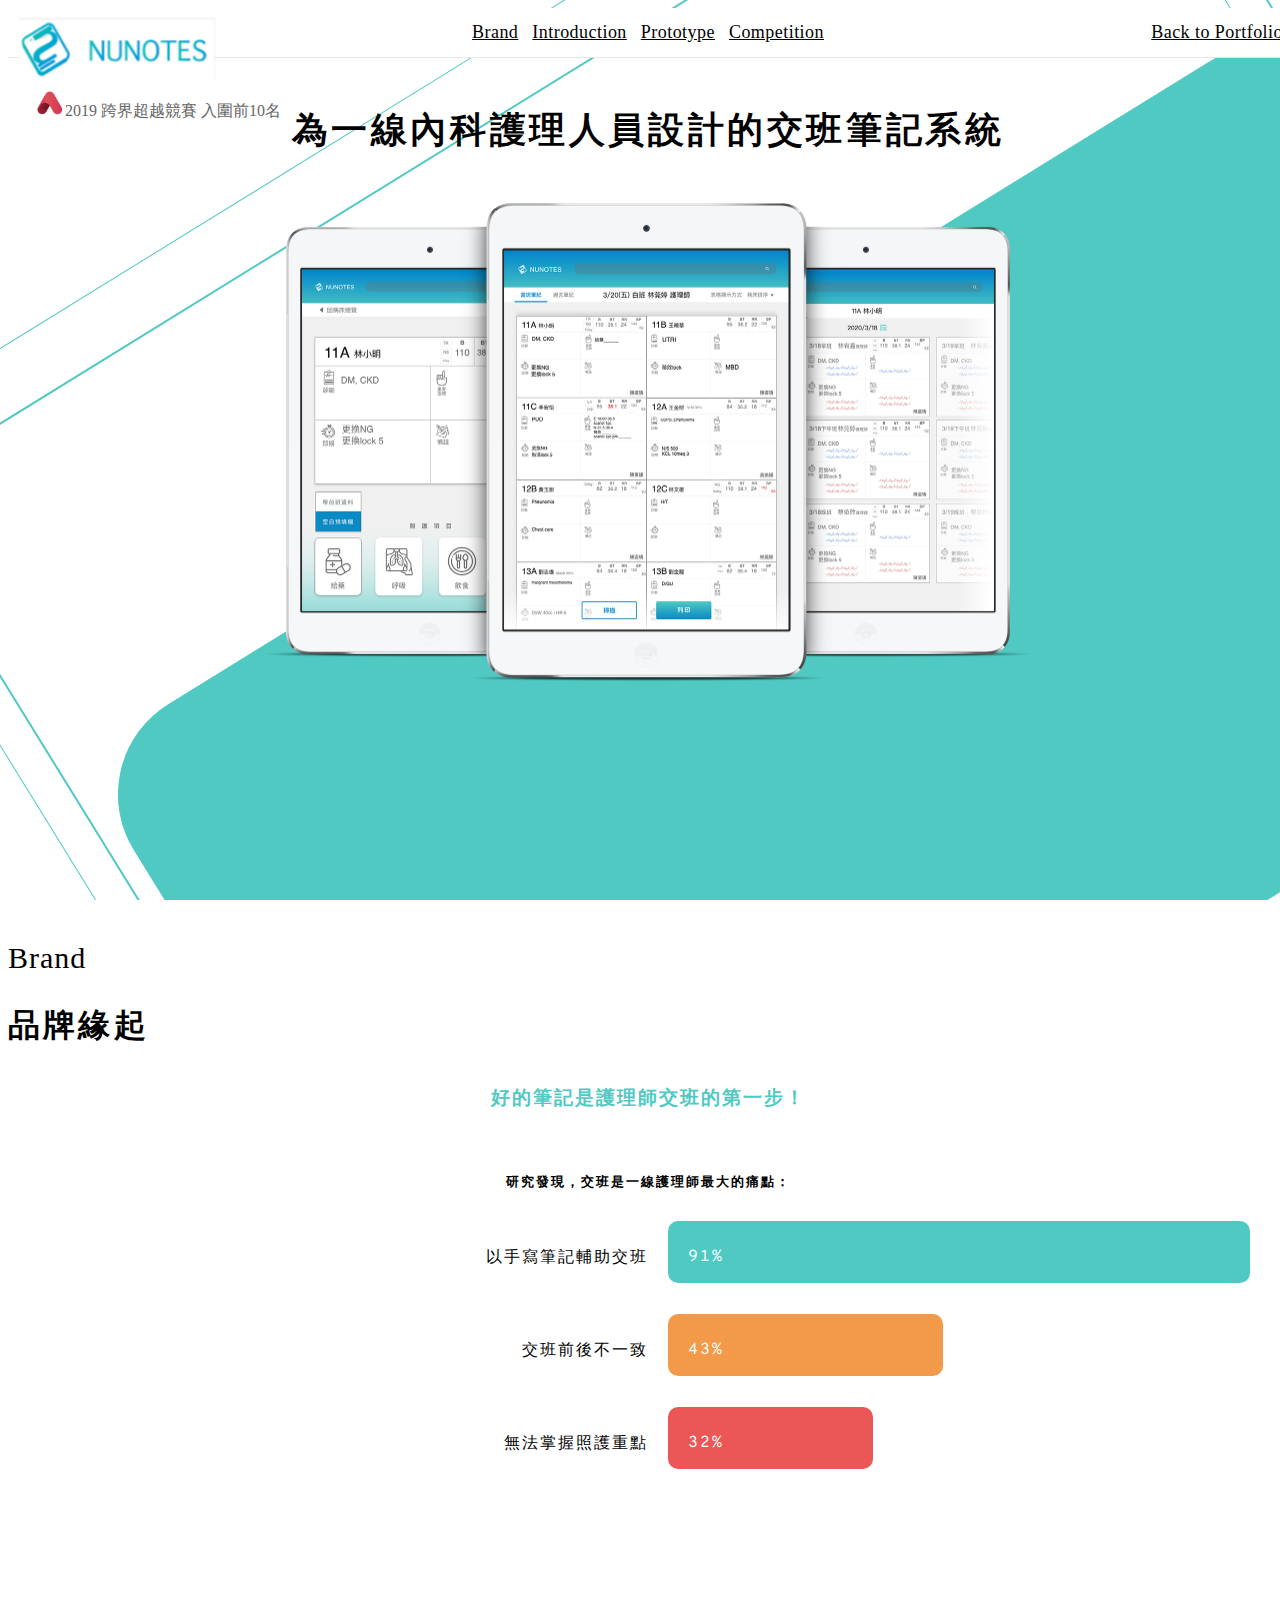
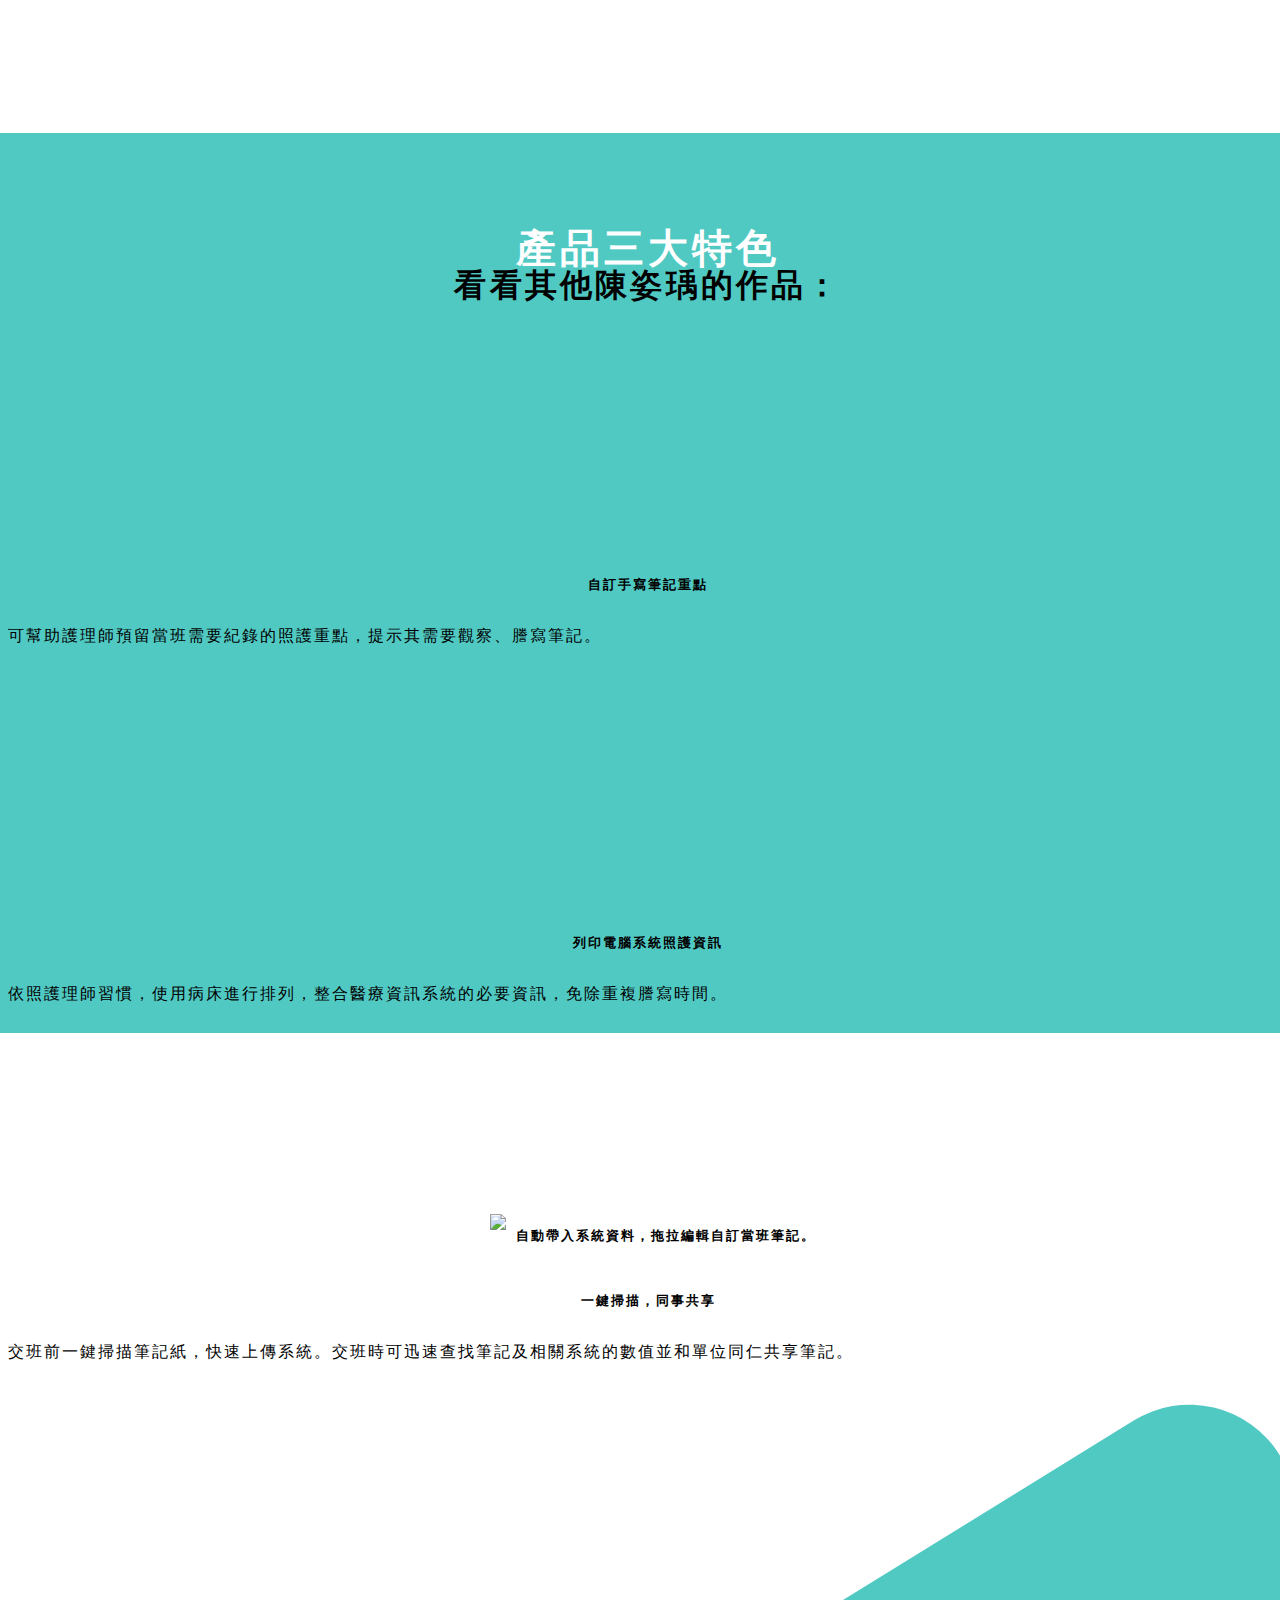
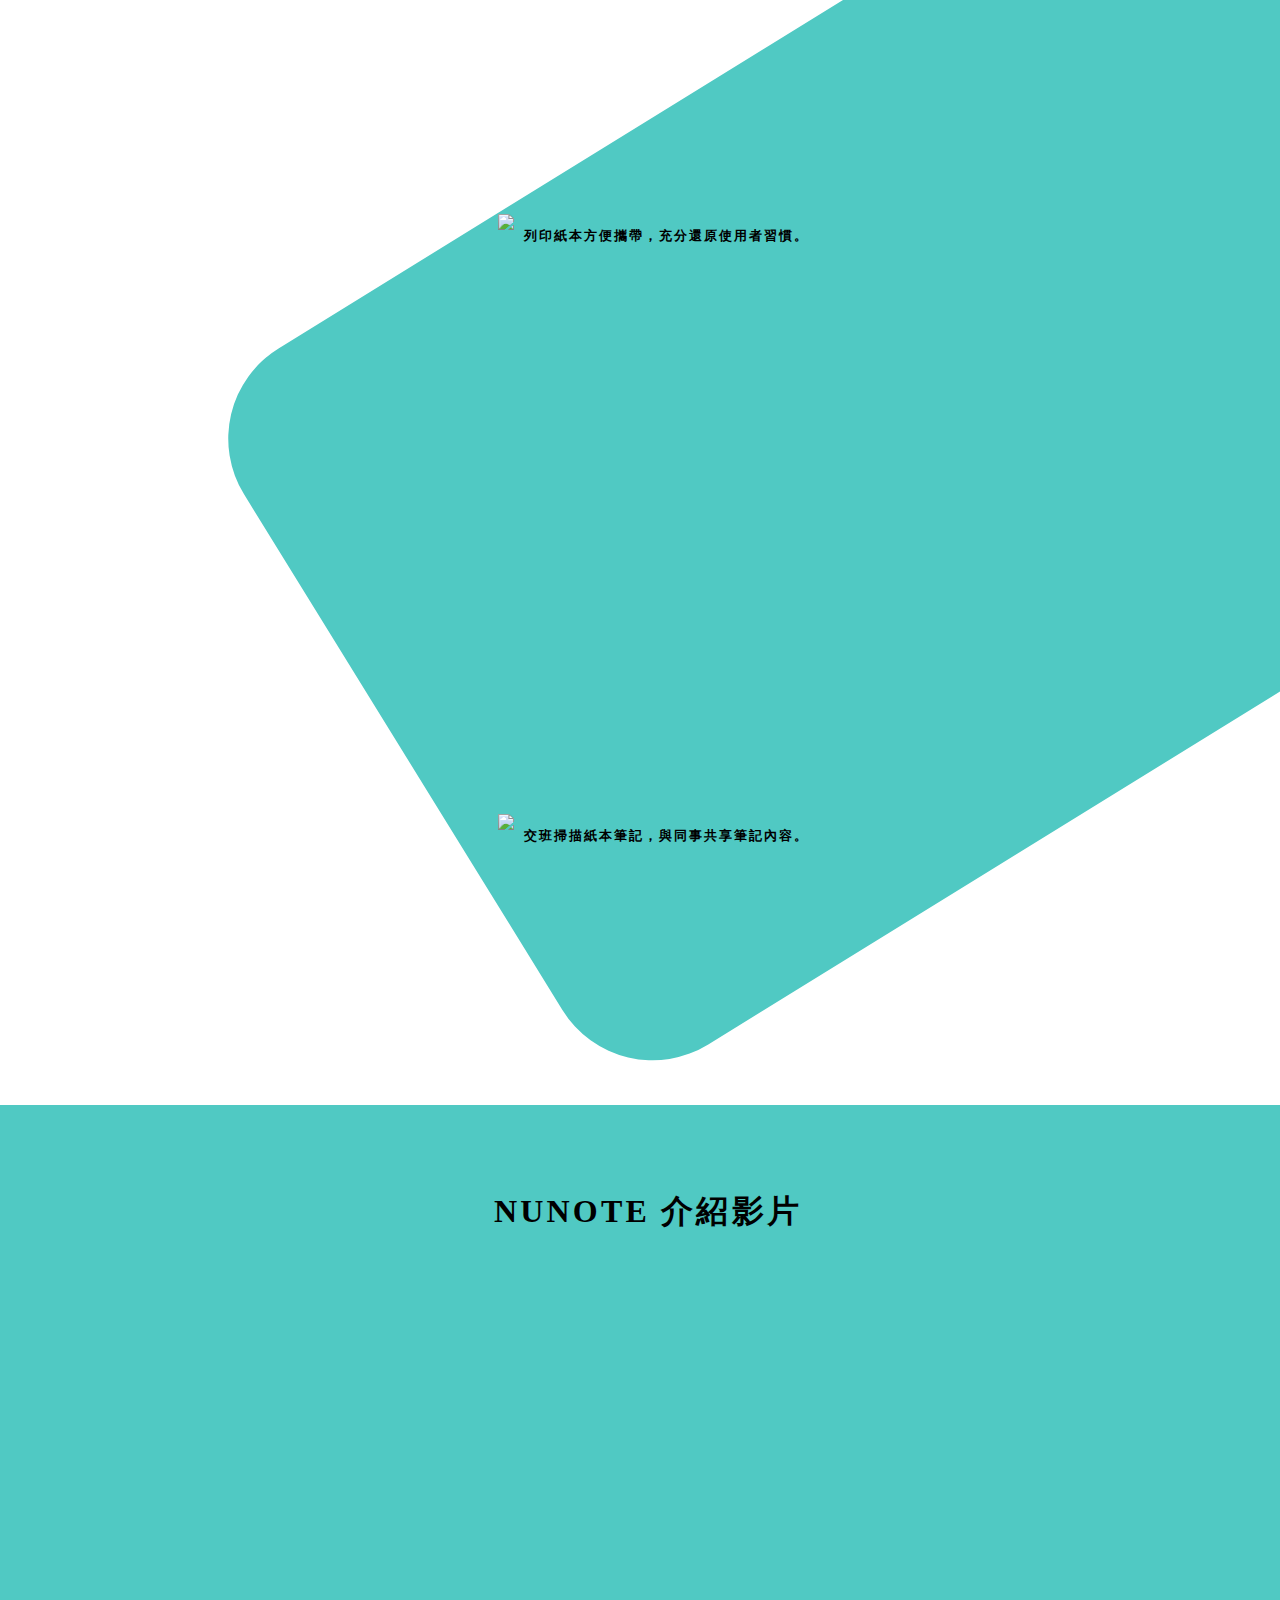
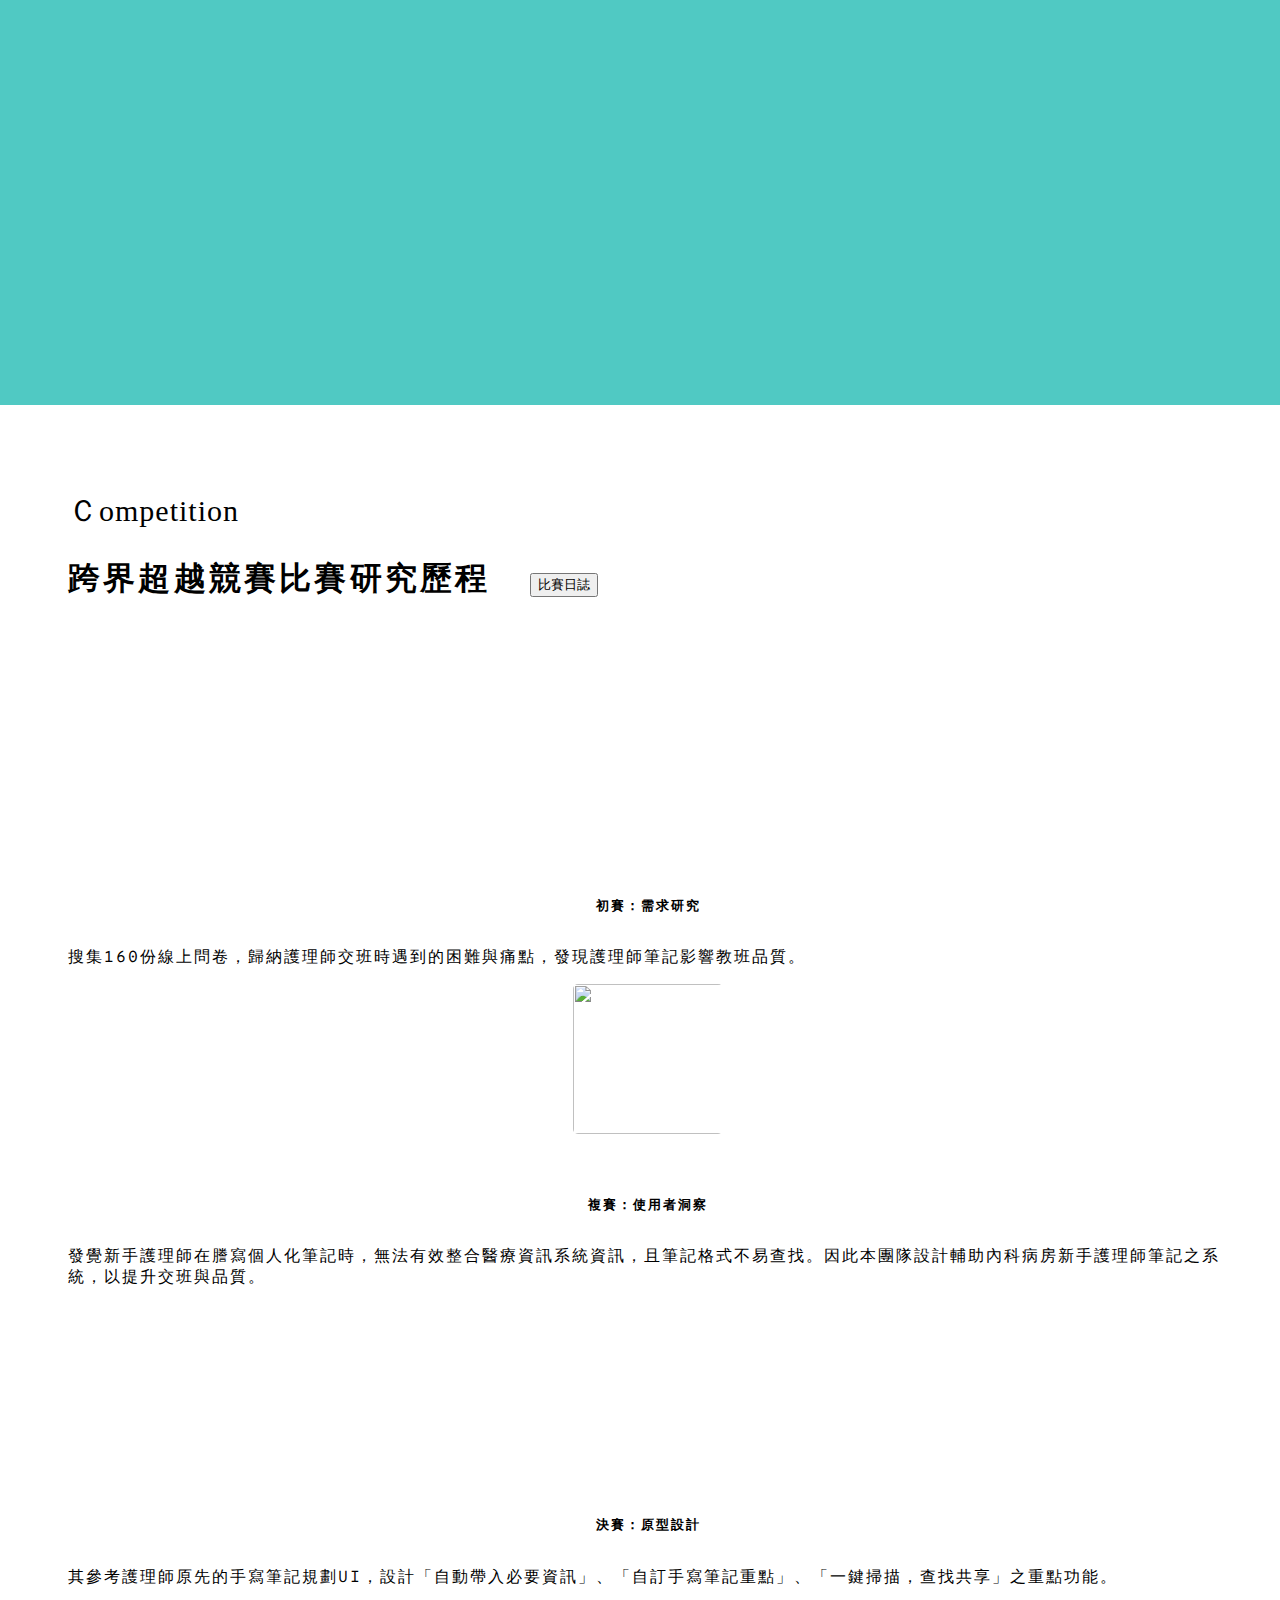
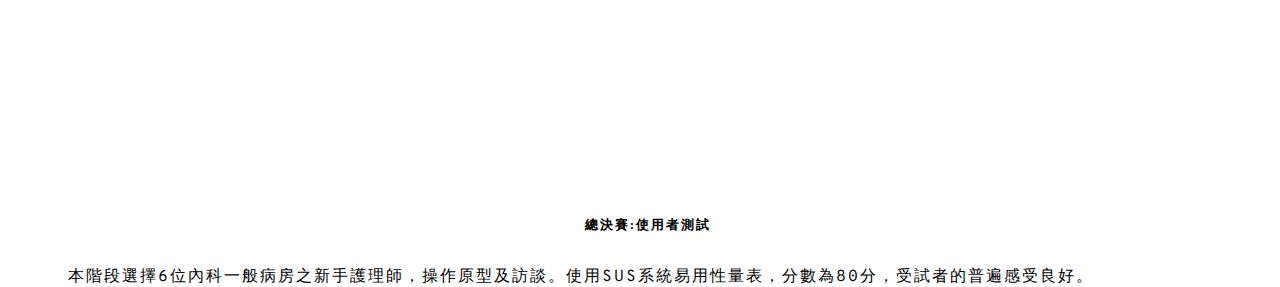
==== index.html @ 965f5be4 "7/17" ====
<!DOCTYPE html>
<html>
    <header  class="all-style">
        <meta charset="UTF-8">
    <meta name="viewport" content="width=device-width, initial-scale=1.0">
    <meta http-equiv="X-UA-Compatible" content="ie=edge">
        <title>Mood Journey App</title>
        <link rel="stylesheet" href="style.css">
        <link rel="stylesheet" href="https://stackpath.bootstrapcdn.com/bootstrap/4.5.0/css/bootstrap.min.css" integrity="sha384-9aIt2nRpC12Uk9gS9baDl411NQApFmC26EwAOH8WgZl5MYYxFfc+NcPb1dKGj7Sk" crossorigin="anonymous">
        <!-- <script src="jquery.js"></script> -->
        <script src="https://code.jquery.com/jquery-3.5.1.slim.min.js" integrity="sha384-DfXdz2htPH0lsSSs5nCTpuj/zy4C+OGpamoFVy38MVBnE+IbbVYUew+OrCXaRkfj" crossorigin="anonymous"></script>
<script src="https://cdn.jsdelivr.net/npm/popper.js@1.16.0/dist/umd/popper.min.js" integrity="sha384-Q6E9RHvbIyZFJoft+2mJbHaEWldlvI9IOYy5n3zV9zzTtmI3UksdQRVvoxMfooAo" crossorigin="anonymous"></script>
<script src="https://stackpath.bootstrapcdn.com/bootstrap/4.5.0/js/bootstrap.min.js" integrity="sha384-OgVRvuATP1z7JjHLkuOU7Xw704+h835Lr+6QL9UvYjZE3Ipu6Tp75j7Bh/kR0JKI" crossorigin="anonymous"></script>
<!-- <link href="https://fonts.googleapis.com/css2?family=Overlock+SC&display=swap" rel="stylesheet"> -->
<link href="https://fonts.googleapis.com/css2?family=Overpass+Mono:wght@600&display=swap" rel="stylesheet">
        <nav class="top-bar">
            <img class="logo" src="images/nav-logo.png" alt="">
            <div class="top-nav-bar">
                        <a class=" nav-item" href="#brand">Brand</a>
                        <a class="nav-item" href="#introduction">Introduction</a>
                        <a class="nav-item" href="#prototype">Prototype</a>

                        <a class="nav-item" href="#research">Competition</a>
                        <a class="nav-item right" href="https://water13100.github.io/water13100.github.io/">Back to Portfolio</a>

                    </div>
        </nav>
        <div class="container" id="home">
            <div class="row h-100vh">
            <div class="big-title">
                <img class="header-logo" src="images/nunotes-logo-big1.png" alt="">              
                <h2 class="big-title-c">為一線內科護理人員設計的交班筆記系統</h2>
                <h7 class="transaction"><img width="30px" src="images/trans action-logo.png">2019 跨界超越競賽 入圍前10名</h7>

                <div class="app-img">
                <img class="muckup-3-img" src="images/muckup-01.png">
            </div>

             </div>
             <div class="green-box">
             <div class="green-box-soild"></div>
             <div class="green-box-line-1"></div>
             <div class="green-box-line-2"></div>
            </div>

            
            </div> 
                  
        </div> 
         
    </header>
    <body class="all-style">
            <!-- //brand -->
            <div id="brand" class="container h-100vh">
                <h1 class="m-title-e left">Brand</h1>
                <h2 class="m-title-c left">品牌緣起  <img class="left arrow-img-2" src="images/arrow2.png" alt=""></h2>
                <h3 class="center nu-green">好的筆記是護理師交班的第一步！</h3>

                <div class="row">
                    <div class="col-sm-7">
                        <h5 class="center">
                            研究發現，交班是一線護理師最大的痛點：
                        </h5>
                        <div class="bar"><p class="bar-p">以手寫筆記輔助交班</p><div class="bar-1"><p class="number">91%</p></div></div>
                        <div class="bar"><p class="bar-p">交班前後不一致</p><div class="bar-2"><p class="number">43%</p></div></div>
                        <div class="bar"><p class="bar-p">無法掌握照護重點</p><div class="bar-3"><p class="number">32%</p></div></div>
                    </div>
                    <div class="col-sm-5">
                        <div class="rectangle">
                        <img  class="rectangle1" src="images/Rectangle1.png" alt="">
                    </div>
                    <div class="rectangle">
                        <img class="rectangle2" src="images/Rectangle2.png" alt="">
                    </div>

                </div>
            </div>
             <!-- Introduction -->
             <div class="introduction"></div>
            <div id="introduction" class="container">
                <!-- <h1 class="m-title-e white">Introduction</h1> -->
                <img class="introduction-log" src="images/Rectangle 44.png" alt="">
                <h2 class="m-title-intr-c white">產品三大特色</h2>

                <div class="row">
                    <div class="col-sm-4">
                        <img class="intro-icon" src="images/document 1.png" alt="">
                        <h5>自訂手寫筆記重點 </h5>
                        <p>可幫助護理師預留當班需要紀錄的照護重點，提示其需要觀察、謄寫筆記。</p>
                    </div>
                    <div class="col-sm-4">
                        <img class="intro-icon" src="images/printing 1.png" alt="">
                        <h5>列印電腦系統照護資訊 </h5>
                        <p>依照護理師習慣，使用病床進行排列，整合醫療資訊系統的必要資訊，免除重複謄寫時間。</p>
                    </div>
                    <div class="col-sm-4">
                        <img class="intro-icon" src="images/barcode 1.png" alt="">
                        <h5>一鍵掃描，同事共享</h5>
                        <p>交班前一鍵掃描筆記紙，快速上傳系統。交班時可迅速查找筆記及相關系統的數值並和單位同仁共享筆記。 </p>
                    </div>
                </div>
            </div>       
            <div id="prototype" class="container">
                <div class="row  center">
                    <div class="col-sm-8  back"> 
                        <img class="ui-img" src="images/muckup-4.png" alt="">      
                    </div>
                    <div class="col-sm-4">
                        <h5 class="sm-title ">
                            <img class="num-img" src="images/num-1.png">自動帶入系統資料，拖拉編輯自訂當班筆記。
                        </h5>
                    </div>
                </div>
            </div>
            <div class="container">
                <div class="row  center">
                    <div class="col-sm-4">
                        <h5 class="sm-title ">
                            <img class="num-img" src="images/num-2.png">列印紙本方便攜帶，充分還原使用者習慣。
                        </h5>
                    </div>
                    <div class="col-sm-8"> 
                        <img class="ui-img" src="images/muckup-1.png" alt="">      
                    </div>
                </div>
            </div>
            <div class="container">
                <div class="row  center">
                    <div class="col-sm-8"> 
                        <img class="ui-img" src="images/muckup-2.png" alt="">      
                    </div>
                    <div class="col-sm-4">
                        <h5 class="sm-title ">
                            <img class="num-img" src="images/num-3.png">交班掃描紙本筆記，與同事共享筆記內容。
                        </h5>
                    </div>
                </div>
            </div>
            <div class="green-box-2">
            <div class="green-box-soild-2"></div>        </div>


            <div class="introduction"></div>
            <div class="container h-100vh"> 
                <h2 class="m-title-c pt-60px">NUNOTE 介紹影片</h2>
            <div class="video">
                <iframe width="840px" height="472.5px" src="https://www.youtube.com/embed/8zQtW4Wu62s" frameborder="0" allow="accelerometer; autoplay; encrypted-media; gyroscope; picture-in-picture" allowfullscreen></iframe>
            </div> 
            </div>
        
            <!-- Research -->
            <div id="research" class="contanier h-100vh">
                <h1 class="m-title-e left">Ｃompetition</h1>
                <h2 class="m-title-c left">跨界超越競賽比賽研究歷程 <a  href="https://www.transactiontaiwan.org/teams/56"><button type="button" class="btn btn-outline-dark">比賽日誌</button> </a>
                </a></h2>
        
                <div class="row pt-60px">
                    <div class="col-sm-3">
                        <div class="research-img"> <img  src="https://www.transactiontaiwan.org/uploads/image_work/image/73/thumb_IMG_1467.JPG" alt=""></div>
                        <h5>初賽：需求研究</h5>
                        <p>搜集160份線上問卷，歸納護理師交班時遇到的困難與痛點，發現護理師筆記影響教班品質。</p>
                    </div>
                    <div class="col-sm-3">
                        <div class="research-img"> <img width="110%" height="112%" src="https://www.transactiontaiwan.org/uploads/image_work/image/174/thumb_IMG-3590.jpg" alt=""></div>
                        <h5>複賽：使用者洞察</h5>
                        <p>發覺新手護理師在謄寫個人化筆記時，無法有效整合醫療資訊系統資訊，且筆記格式不易查找。因此本團隊設計輔助內科病房新手護理師筆記之系統，以提升交班與品質。</p>
                    </div>
                    <div class="col-sm-3">
                        <div class="research-img center"> <img  src="https://www.transactiontaiwan.org/uploads/image_work/image/254/thumb_101376296_681884219032168_5490775913073213440_n.jpg" alt=""></div>
                        <h5>決賽：原型設計</h5>
                        <p>其參考護理師原先的手寫筆記規劃UI，設計「自動帶入必要資訊」、「自訂手寫筆記重點」、「一鍵掃描，查找共享」之重點功能。</p>
                    </div>
                    <div class="col-sm-3">
                        <div class="research-img center"> <img src="https://www.transactiontaiwan.org/uploads/image_work/image/222/thumb_96007754_591384108141319_9003156363370561536_n.jpg" alt=""></div>
                        <h5>總決賽:使用者測試</h5>
                        <p>本階段選擇6位內科一般病房之新手護理師，操作原型及訪談。使用SUS系統易用性量表，分數為80分，受試者的普遍感受良好。</p>
                    </div>
                </div>
            </div>
   
           
           
            </div>
    </body>
    <footer>
                    <!-- other pages-->
                    <div  class="contanier">
                        <h2 class="m-title-c center">看看其他陳姿瑀的作品：</h2>
                        <h5></h5>
                        <div class="row center">
                        </div>
                    </div>

    </footer>
</html>
---- style.css ----
*{
    /* border: solid 1px;     */
}
body{
}
.h-100vh{
    height: 100vh;
}
.pt-60px{
    padding-top: 60px;
}

/* postion-center */
.center{
    display: flex;
    justify-content: center;
    align-items: center; 
}
/* postion-left */
.left{
    display: flex;
    justify-content: flex-start;
    align-items: center; 
}
/* postion-right */
.right{
   position: absolute;
    right: 0px;
    top:-15px



}
.back{
    z-index: -2;
}
/* all-style */

.all-style{
    /* background-color: #403C3C; */
    height: 100%;
    width: 100%;
}

.container{
    width: 100%;
    text-align: center;
}

h2, h3, h4, h5,p{
    letter-spacing: 2px;
    font-family: 'Overpass Mono', monospace;
}
h5{
    padding-top: 40px;
    text-align: center;
    font-family: Roboto Mono;
    font-style: normal;
    font-weight: bold;
}
p{
    text-align: left;
    padding-top: 10px;
}

.nu-green{
    /* background: #50C9C3; */
    color: #50C9C3;
}
.big-title{
/* font-family: 'Overpass Mono', monospace; */
text-align: center;
padding: 40px;
margin: auto;

}
.big-title-e{
    font-style: normal;
    font-weight: normal;
    font-size: 60px;
    line-height: 73px;
    letter-spacing: 0.458333px;
    text-align: center; 
}
.big-title-c{
font-family: Roboto Mono;
font-style: normal;
font-weight: bold;
font-size: 36px;
line-height: 37px;
letter-spacing: 0.1em;
margin-top: 20px;

}
.m-title-c{
    font-family: Roboto Mono;
   font-style: normal;
   font-weight: bold;
   font-size: 32px;
   line-height: 40px;
   letter-spacing: 0.1em;
   /* color: #50C9C3; */
   /* margin-top: 24px; */
   }
.m-title-e{
    font-style: normal;
    font-weight: normal;
    font-size: 30px;
    line-height: 40px;
    letter-spacing: 1px;
    margin-top: 30px;

}

.hr{
width: 33px;
height: 4px;
}

/* nav */
.nav-bar{
width: 100%;
 position: absolute;
 left:50%;
 transform: translateX(-50%);
 text-align: center;
}
.nav-item{
    color: #000;
    /* width: px; */
    height: 29px;
    font-family: Overlock SC;
    font-style: normal;
    font-weight: normal;
    font-size: 18px;
    line-height: 29px;
    letter-spacing: 0.458333px;
    margin-top: 20px;
    padding: 5px;
    
}
.nav-item:hover{
    color: #50C9C3;
    text-decoration: underline;
    transition: 1s;

}
/* header */
#home{
    height: 100vh;
    width: 100vw;
    overflow:hidden;
}
.header-logo{
    margin-top: 40px;
    height: 100px;
}
.app-img{
    height: 100%;
    width: 100%;
    overflow: hidden;
}
.transaction{
    position: absolute;
    left: 35px;
    top: 10%;
    color: rgb(102, 102, 102);
}

.muckup-3-img{
    height: 100%;
    width: 100%;
    /* position: relative; */
    /* top: 50%;
    left: 50%;
    transform: translate(-50%,-50%); */
}
.green-box{
    height: 100vh;
    width: 100vw;
    overflow: hidden;
    position: absolute;
    left: 0px;
    top:0px;
    /* background-color: rgba(20,20,20,0.5); */
}

.green-box-soild{
    position: absolute;
    width: 744px;
    height: 1435px;
    left: 40%;
    top: -2%;
    background: #50C9C3;
    /* nu-green */
    border: 1px solid #50C9C3;
    box-sizing: border-box;
    border-radius: 106px;
    transform: rotate(58.31deg);
    z-index: -1;
}
.green-box-line-2{
    position: absolute;
width: 744px;
height: 1435px;
left: 25%;
top: -285px;
border: 2px solid #50C9C3;
box-sizing: border-box;
border-radius: 106px;
transform: rotate(58.31deg);
z-index: -1;

}
.green-box-line-1{
    position: absolute;
    width: 744px;
    height: 1435px;
left: 20%;
top: -319.78px;
z-index: -1;
transform: rotate(58.31deg);



/* nu-green */

border: 1px solid #50C9C3;
box-sizing: border-box;
border-radius: 106px;
transform: rotate(58.31deg);
}
@keyframes sky{
0%{
    top: 0px
}
100%{
    top:-500px;
}
}

/* top nav */
.top-bar{
    position: fixed;
    width: 100%;
    z-index: 1;
    background: #fff;
    border-bottom:solid 1px #E5E5E5 ;
}
.logo{
    position: fixed;
    height: 7%;
    padding: 10px;

}
.top-nav-bar{
    padding: 10px;
    text-align: center;
}

/* brand-style */

h3{
    margin-top: 40px;
}
.bar-p{
    width: 50%;
    text-align: right;
    margin-right: 20px;
}
.bar{
    width: 100%;
    display:flex;
    justify-content: flex-start;
    margin-top: 30px;
}
.bar-1{
    background: #50C9C3;
    height: 100%;
    width: 45.5%;
    border-radius: 10px;
}
.bar-2{
    background: #F2994A;
    height: 100%;
    width: 21.5%;
    border-radius: 10px;
}
.bar-3{
    background: #EB5757;
    height: 100%;
    width: 16%;
    border-radius: 10px;
}
.number{
    color: #fff;
    padding-left: 20px;
}
.rectangle{
  height: 50%;
}
.rectangle1{
    height: 100%;
}
.rectangle2{
    height: 100%;
}
.row{
    height: 600px;
}
.col-sm-7{
    height: 600px;
}
.col-sm-5{
    height: 600px;
}
/* Introduction */
.m-title-intr-c{
 font-family: Roboto Mono;
font-style: normal;
font-weight: bold;
font-size: 40px;
line-height: 47px;
letter-spacing: 0.1em;
color: #50C9C3;
margin-top: 24px;
}
.white{
    color: #fff;
}
.introduction-log{
    margin-top: 5%;
    width: 20%;

}
.introduction{
    background-color: #50C9C3;
    width: 100vw;
    height: 100vh;
    position: absolute;
    left: 0px;
    z-index: -1;
}
.word-img{
    height: 40%;
    width: 40%;
}
h4.sm-title{
    color:#fff;
    padding: 10px;  
}
.num-img{
    width: 8%;
    margin: 10px;

}
.ui-img{
    width: 115%;
}

.intro-icon{
    width: 25%;
    margin-top: 16%;

}
.green-box-soild-2{
    position: absolute;
width: 818px;
height: 1217px;
left: 40%;
top: 18%;
background: #50C9C3;
border-radius: 106px;
transform: rotate(58.31deg);
z-index: -1;
}
.green-box-2{
    height: 200%;
    width: 100%;
    overflow: hidden;
    position: absolute;
    left: 0px;
    top:300%;
}
.video{
    width: 100%;
    height: 100%;
}
/* research-style */
#research{
    margin: 60px;
}
.research-img{
    height: 150px;
    width: 150px;
    border-radius: 5px;
    overflow: hidden;
    margin: auto;
}
.research-img img{
    height: 100%;
}

.btn{
   margin-left: 40px;
 
}
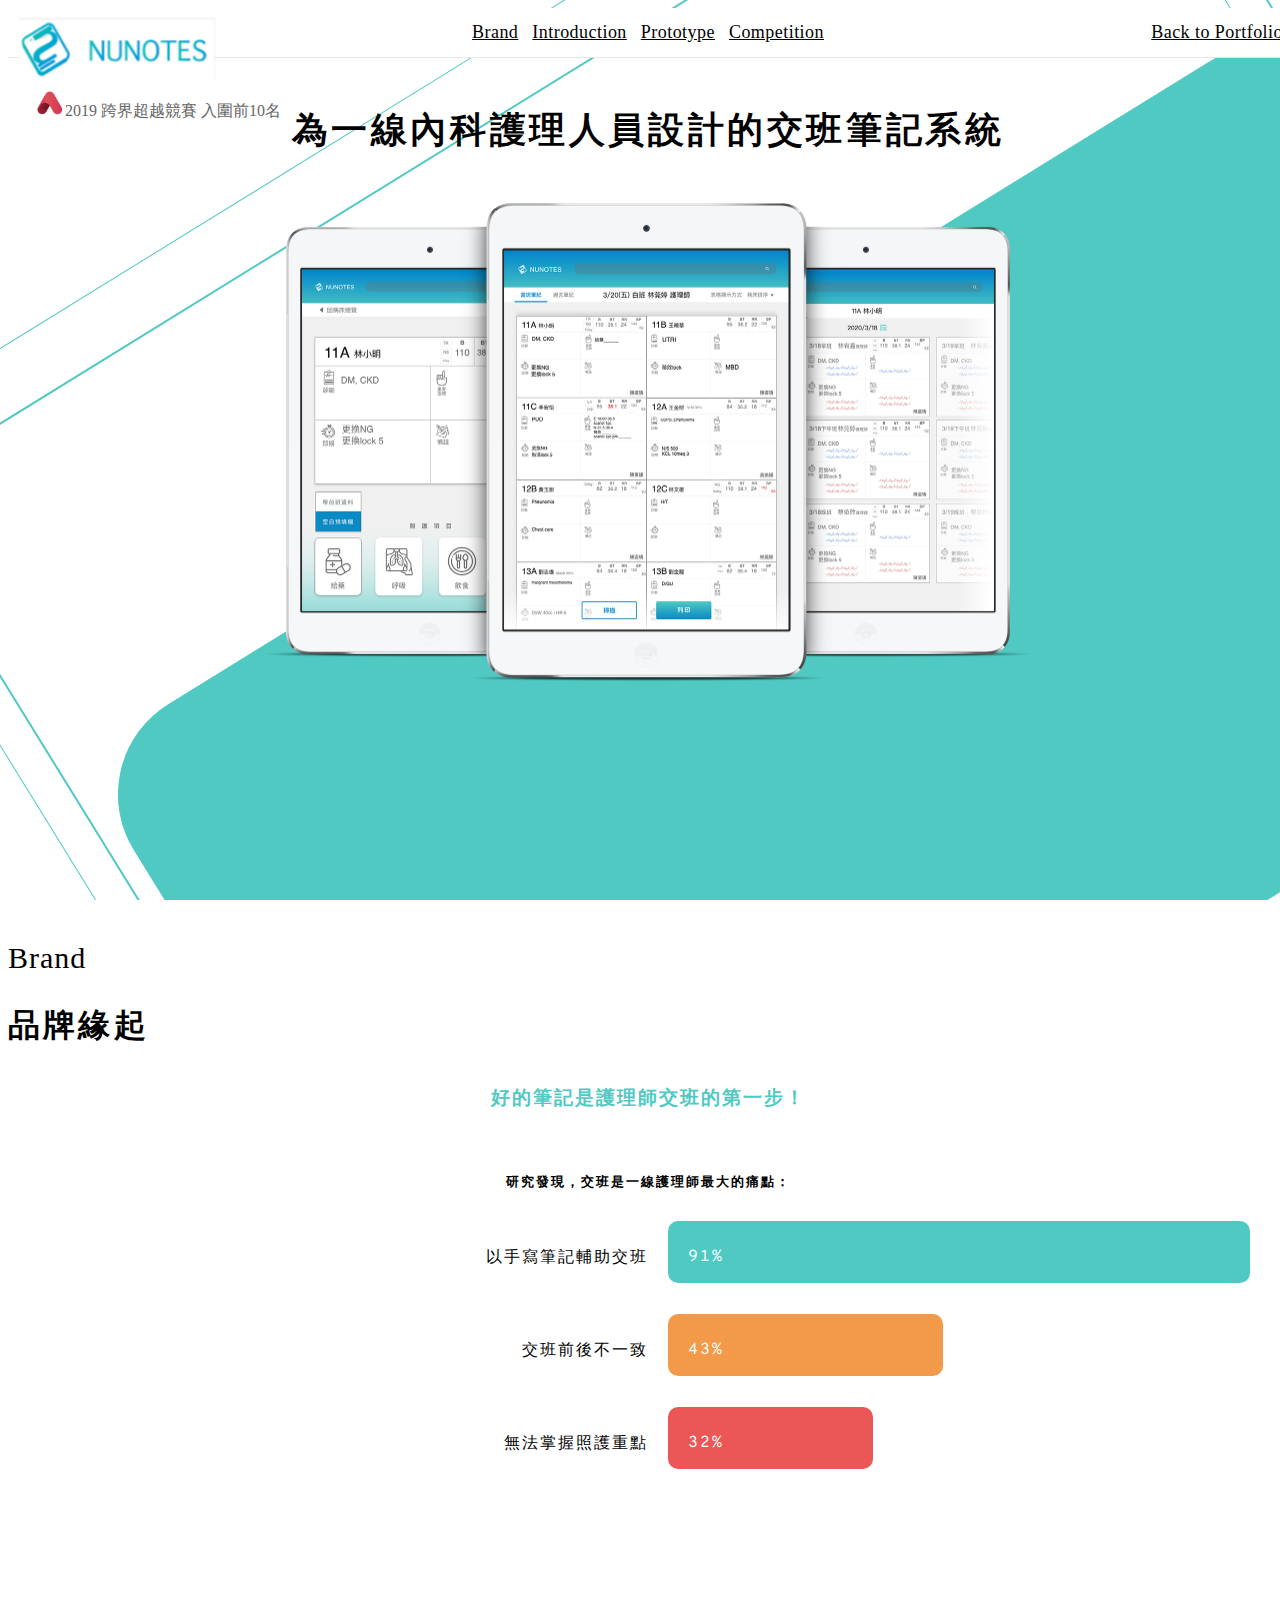
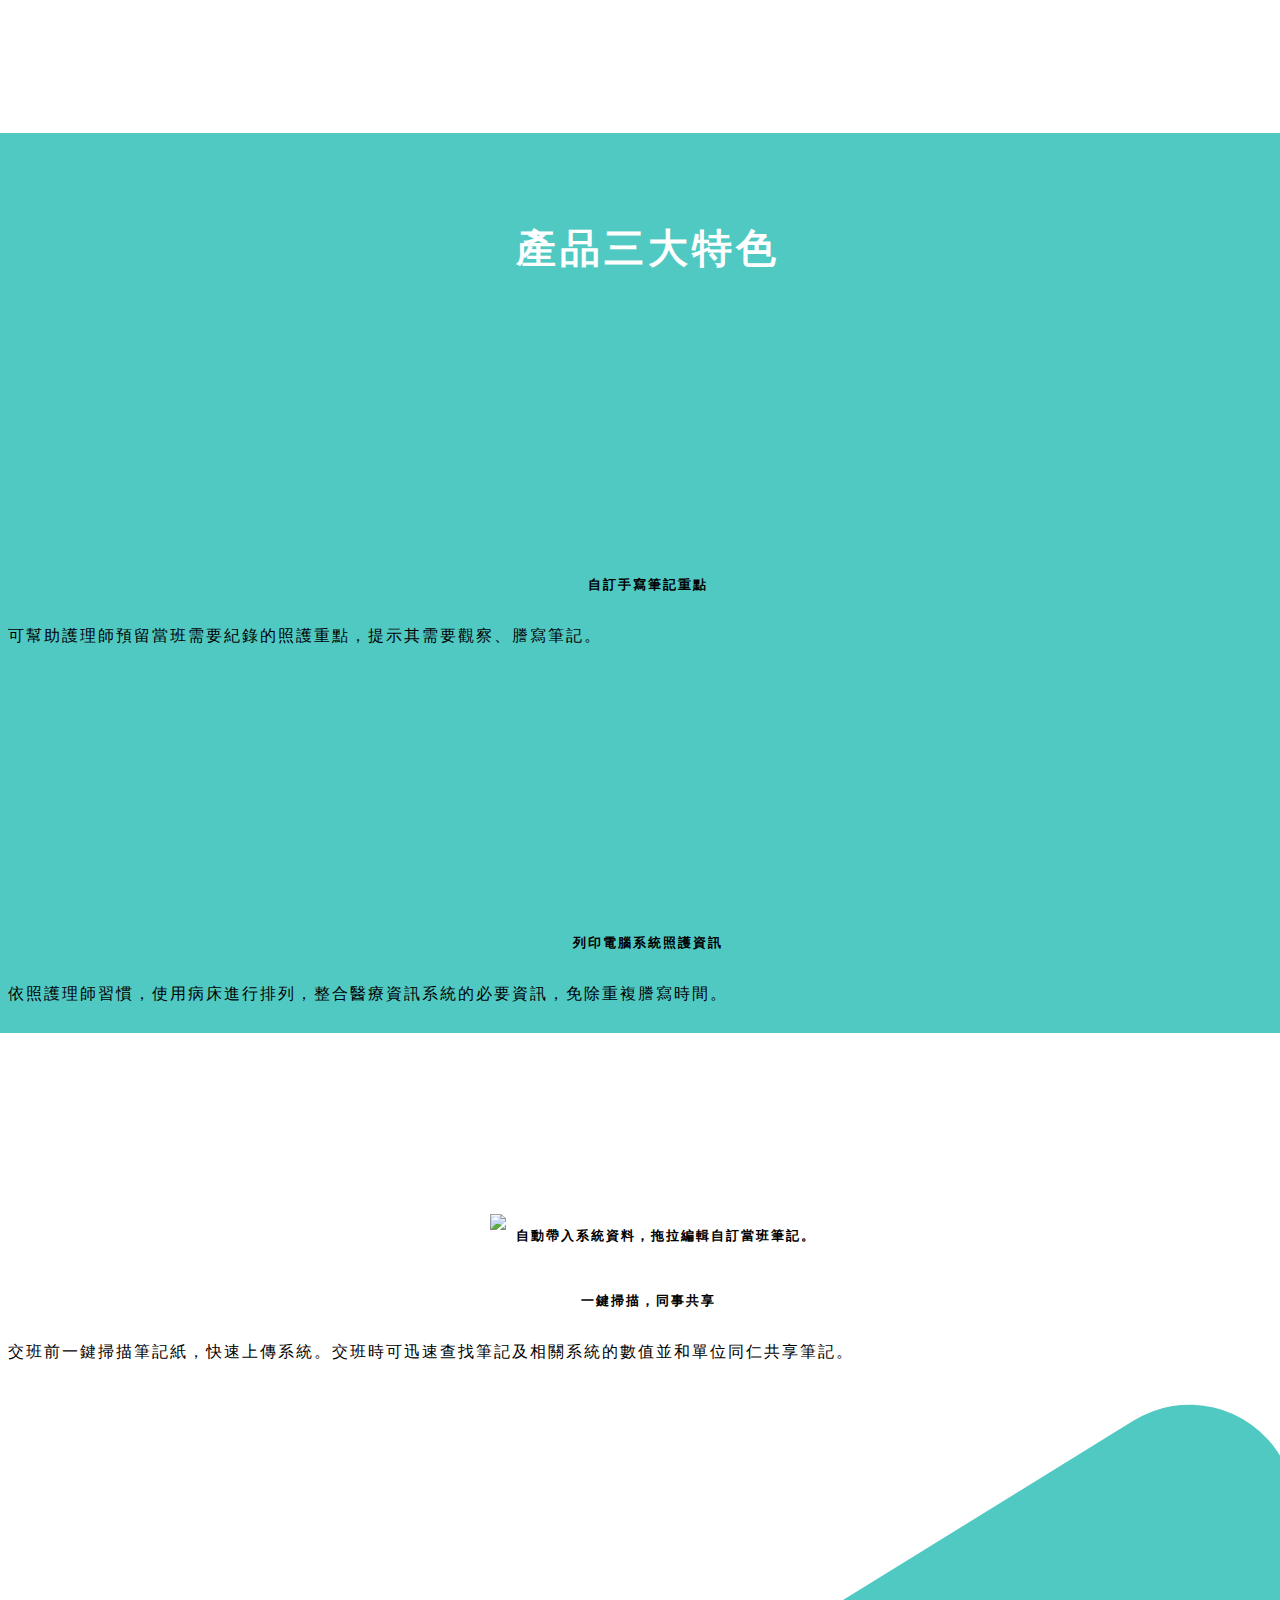
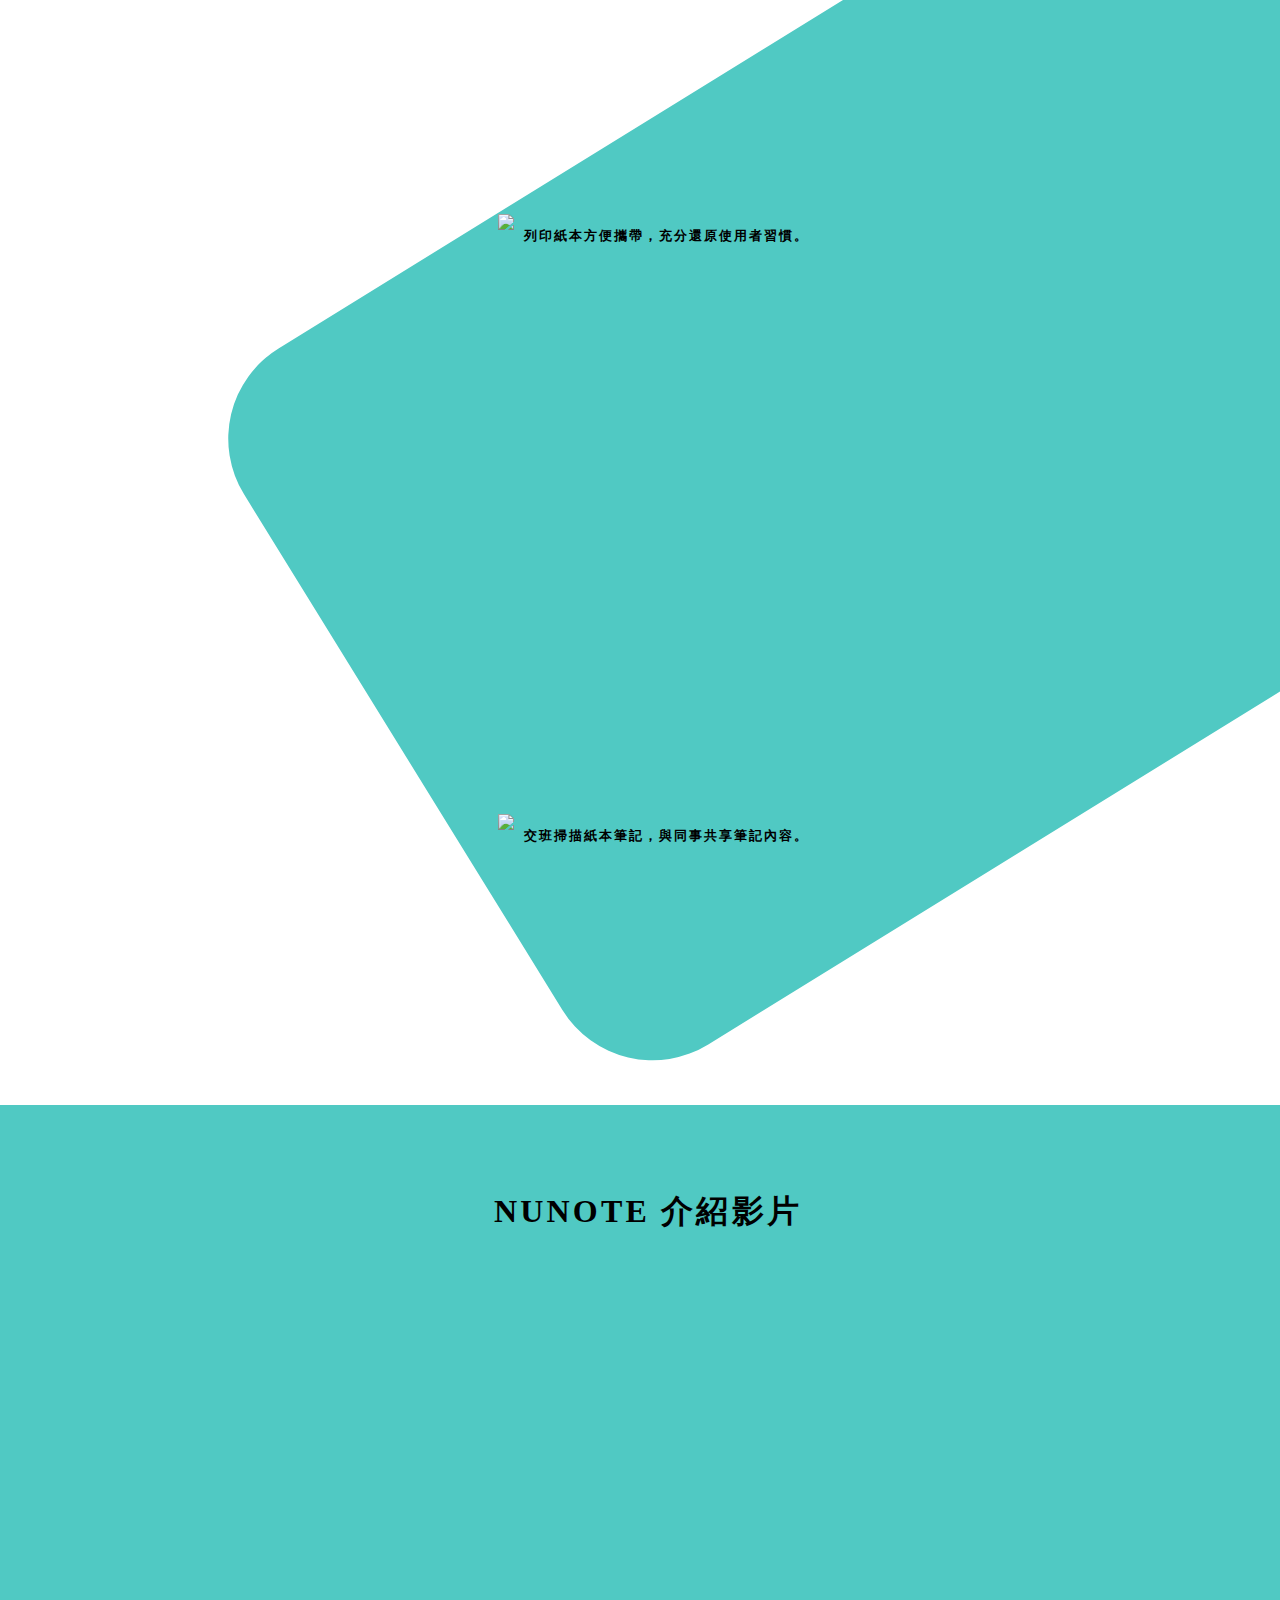
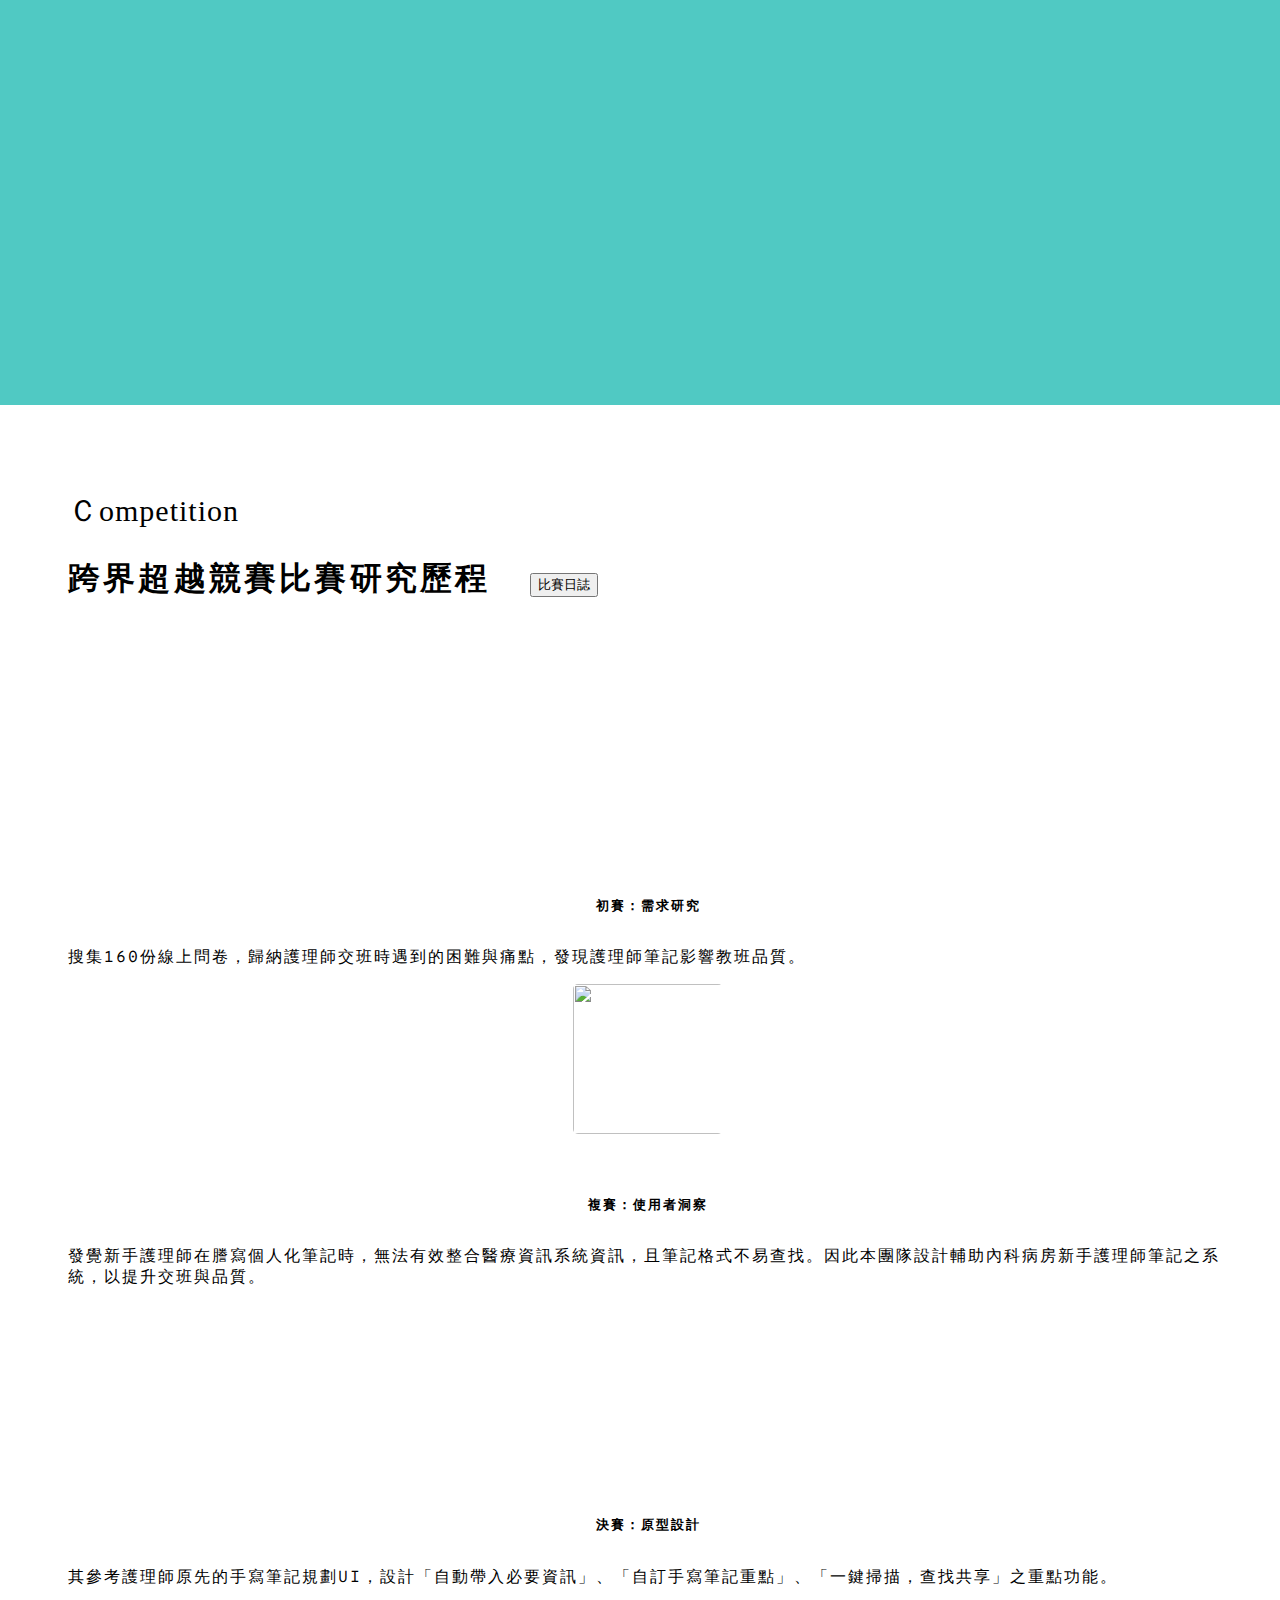
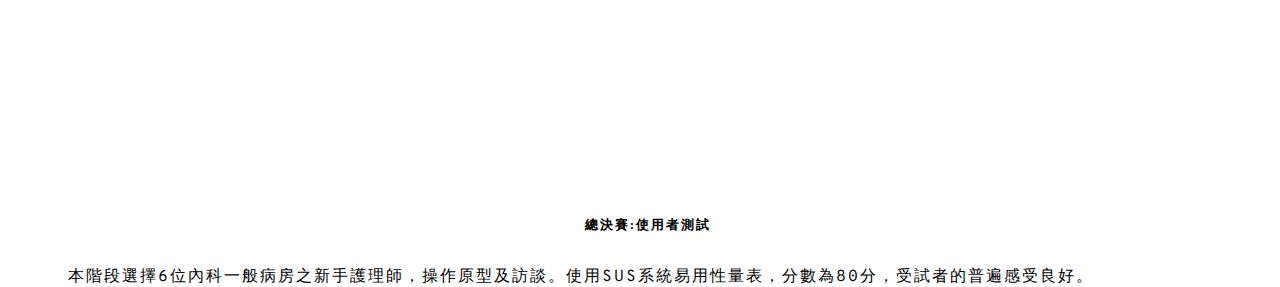
==== commit 1dd92004: "7/17" ====
--- a/index.html
+++ b/index.html
@@ -183,13 +183,13 @@
             </div>
     </body>
     <footer>
-                    <!-- other pages-->
+                    <!-- other pages
                     <div  class="contanier">
                         <h2 class="m-title-c center">看看其他陳姿瑀的作品：</h2>
                         <h5></h5>
                         <div class="row center">
                         </div>
-                    </div>
+                    </div> -->
 
     </footer>
 </html>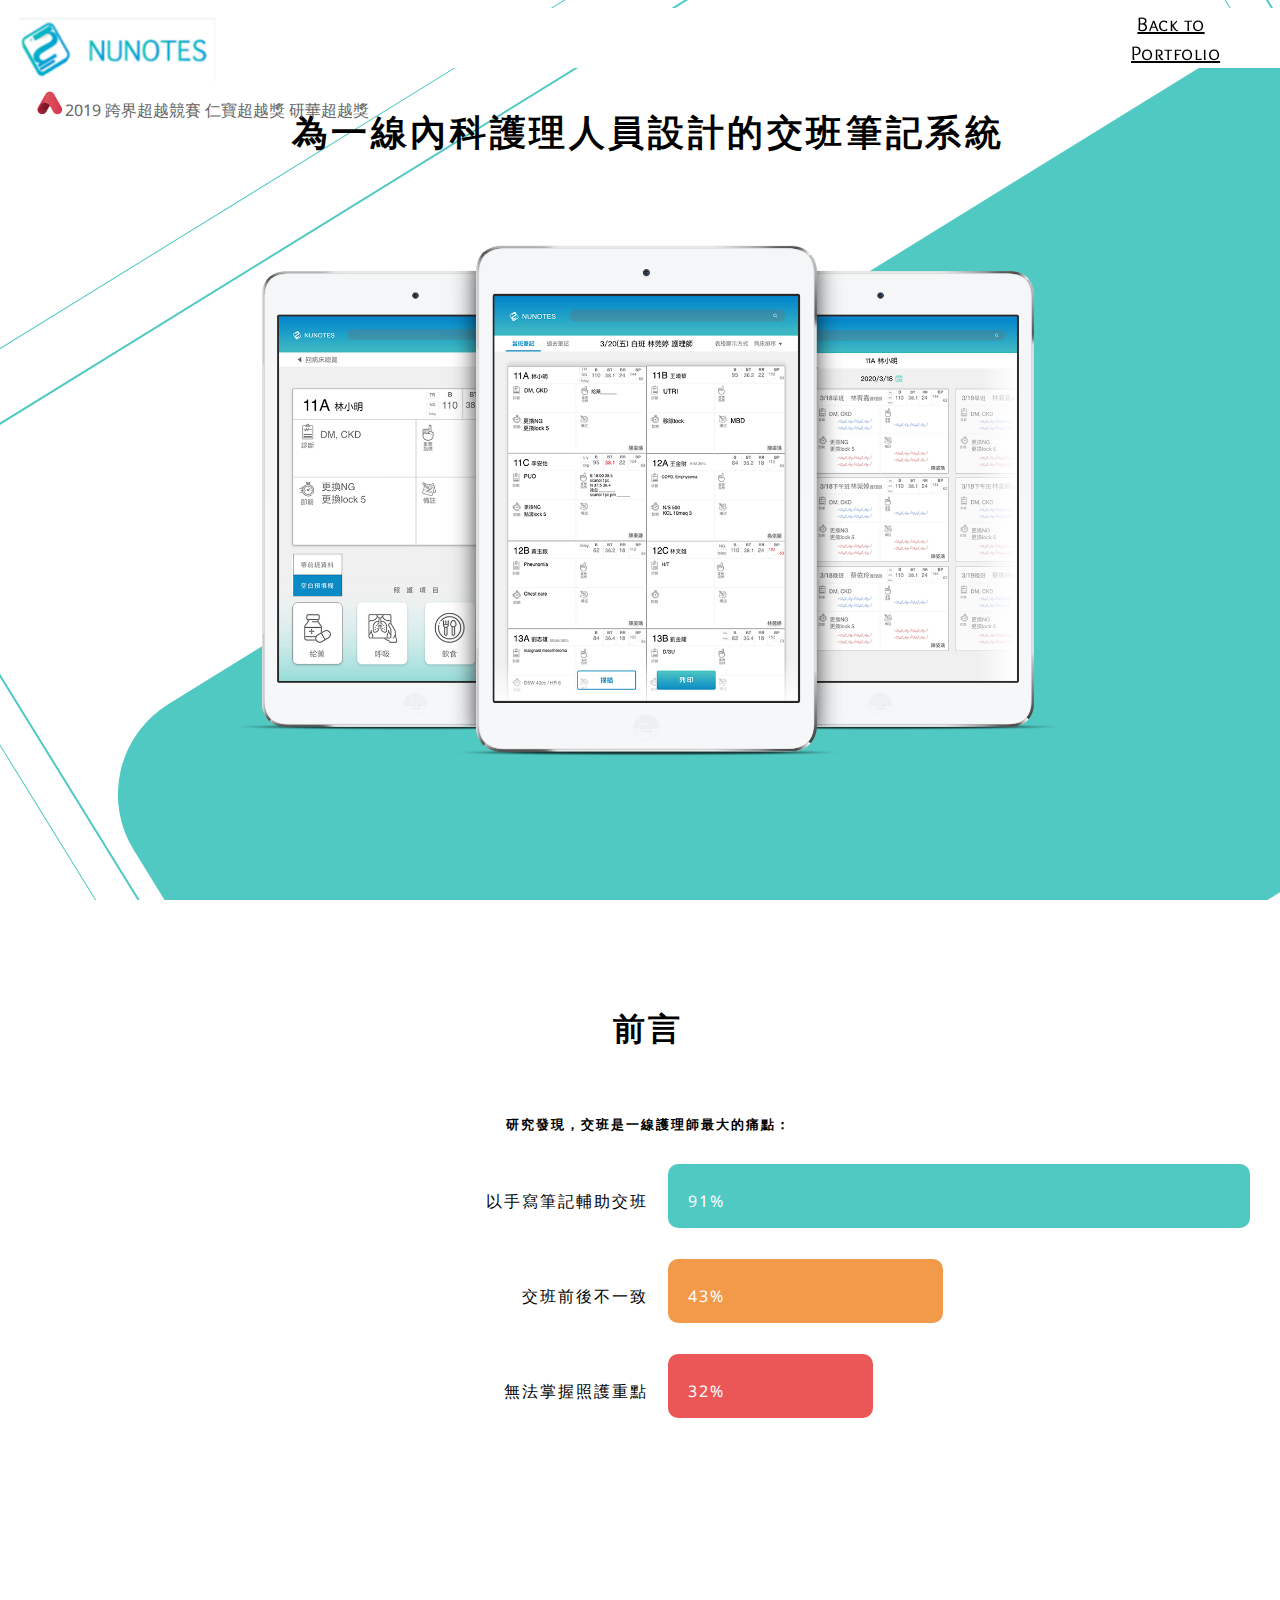
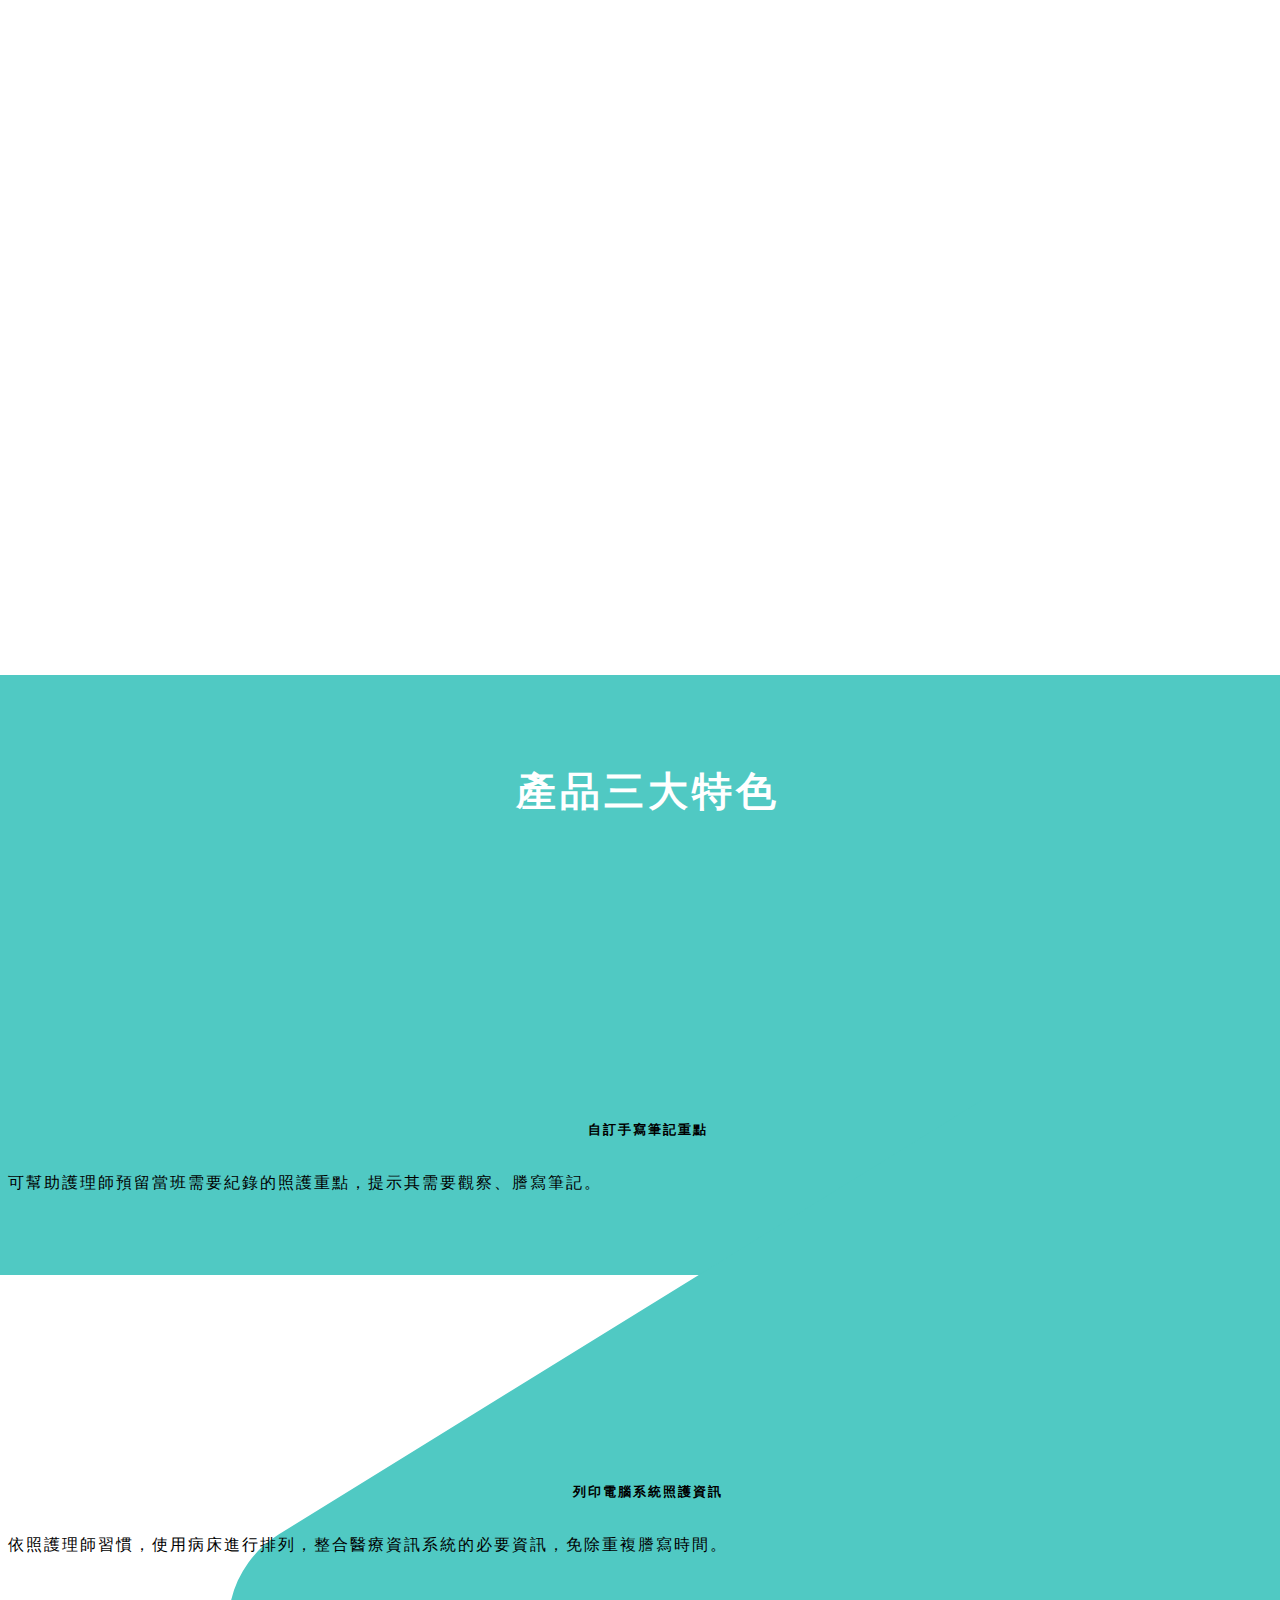
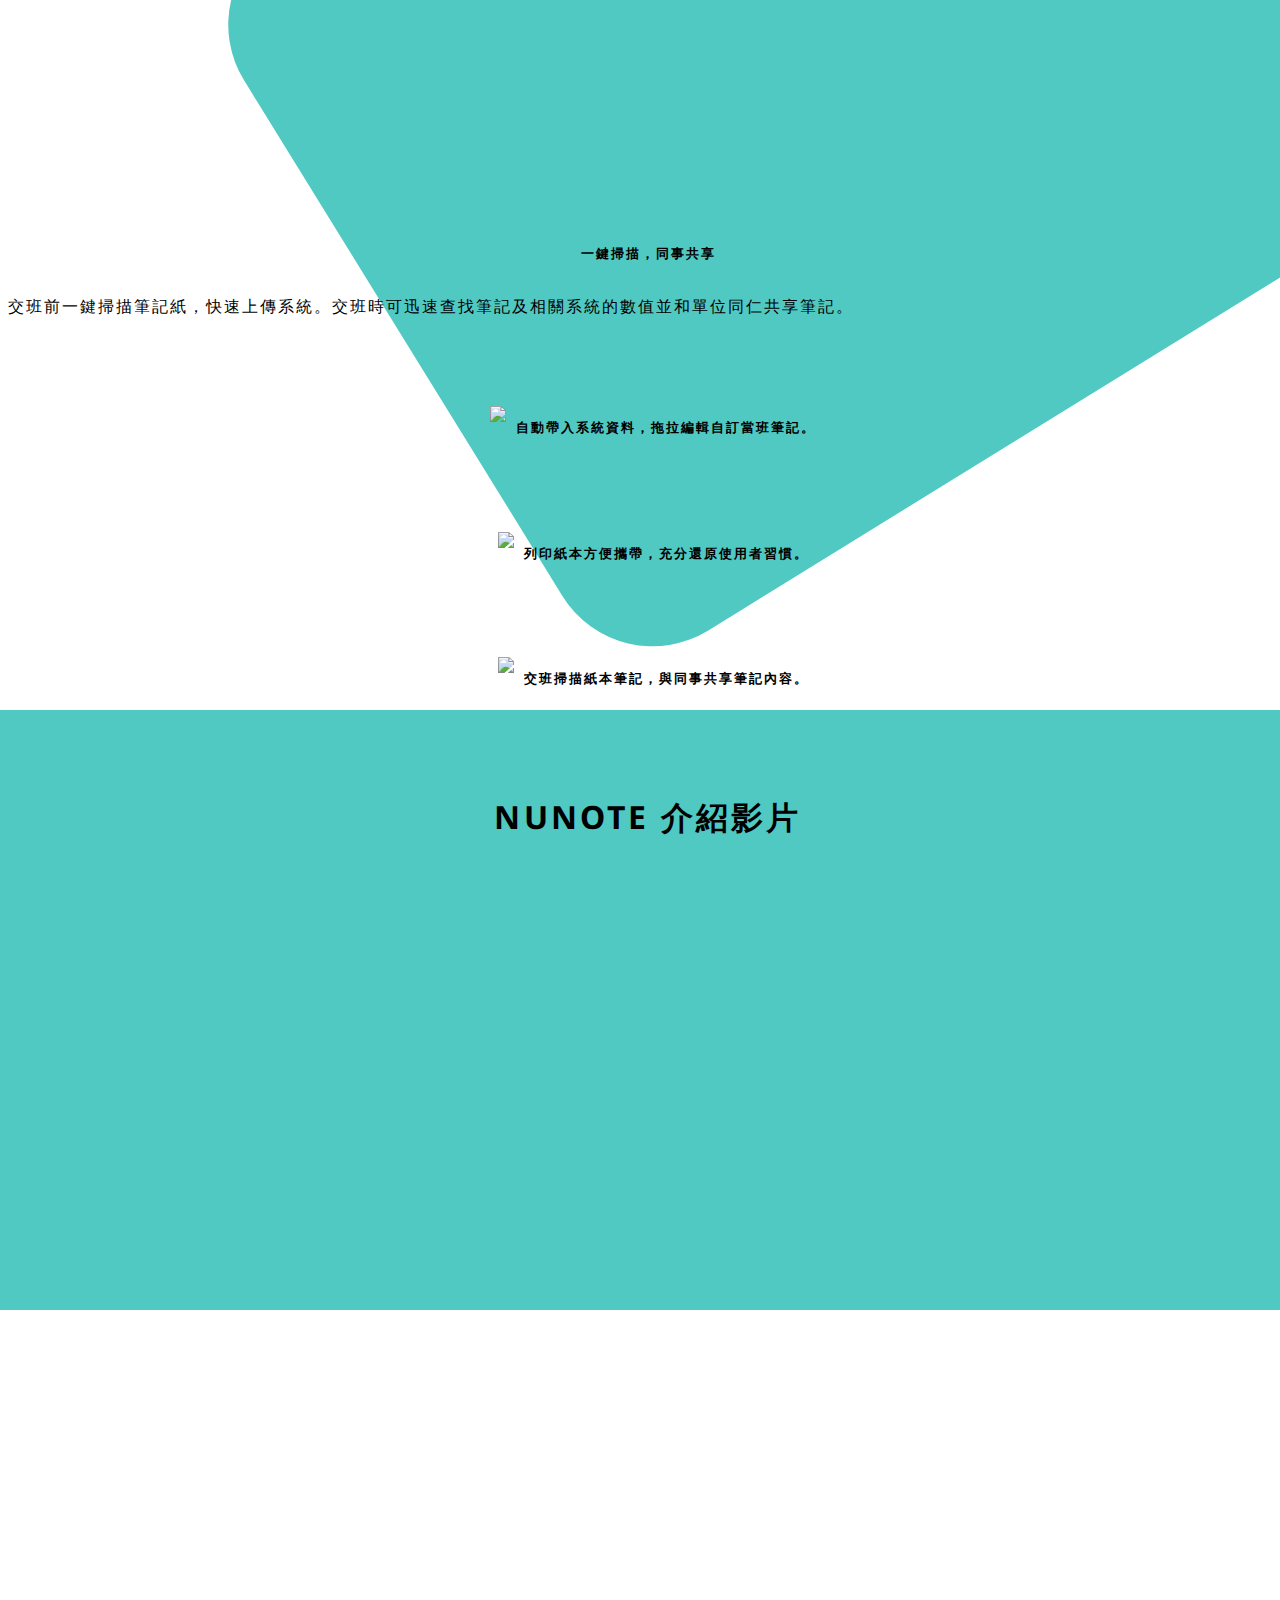
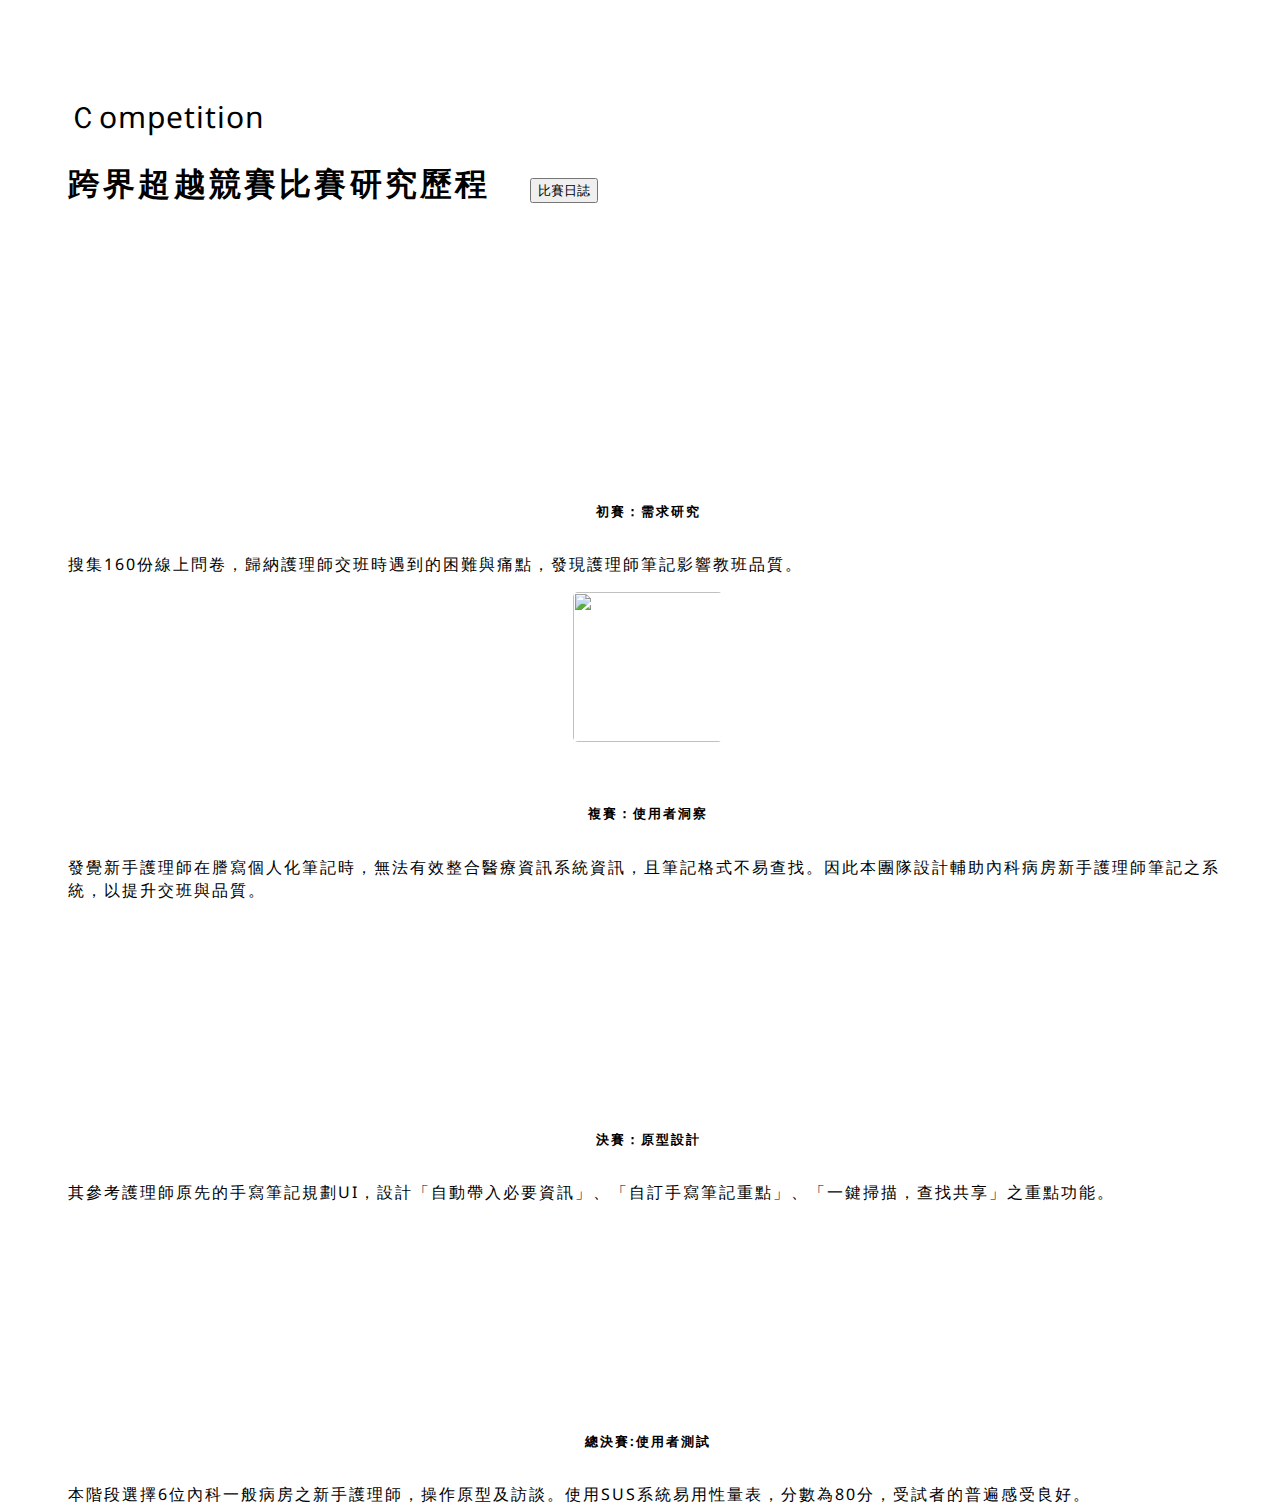
==== commit daa475bc: "仁寶超越獎 研華超越獎" ====
--- a/index.html
+++ b/index.html
@@ -11,31 +11,44 @@
         <script src="https://code.jquery.com/jquery-3.5.1.slim.min.js" integrity="sha384-DfXdz2htPH0lsSSs5nCTpuj/zy4C+OGpamoFVy38MVBnE+IbbVYUew+OrCXaRkfj" crossorigin="anonymous"></script>
 <script src="https://cdn.jsdelivr.net/npm/popper.js@1.16.0/dist/umd/popper.min.js" integrity="sha384-Q6E9RHvbIyZFJoft+2mJbHaEWldlvI9IOYy5n3zV9zzTtmI3UksdQRVvoxMfooAo" crossorigin="anonymous"></script>
 <script src="https://stackpath.bootstrapcdn.com/bootstrap/4.5.0/js/bootstrap.min.js" integrity="sha384-OgVRvuATP1z7JjHLkuOU7Xw704+h835Lr+6QL9UvYjZE3Ipu6Tp75j7Bh/kR0JKI" crossorigin="anonymous"></script>
-<!-- <link href="https://fonts.googleapis.com/css2?family=Overlock+SC&display=swap" rel="stylesheet"> -->
+<link rel="shortcut icon" type="image/x-icon" href="images/lamb.png">
+<link href="https://fonts.googleapis.com/css2?family=Overlock+SC&display=swap" rel="stylesheet">
 <link href="https://fonts.googleapis.com/css2?family=Overpass+Mono:wght@600&display=swap" rel="stylesheet">
+<link href="https://fonts.googleapis.com/css2?family=Noto+Sans&display=swap" rel="stylesheet">
+
         <nav class="top-bar">
             <img class="logo" src="images/nav-logo.png" alt="">
             <div class="top-nav-bar">
-                        <a class=" nav-item" href="#brand">Brand</a>
-                        <a class="nav-item" href="#introduction">Introduction</a>
+                
+                        <!-- <a class=" nav-item" href="#brand">Brand</a>
+                     <a class="nav-item" href="#introduction">Introduction</a>
                         <a class="nav-item" href="#prototype">Prototype</a>
 
-                        <a class="nav-item" href="#research">Competition</a>
-                        <a class="nav-item right" href="https://water13100.github.io/water13100.github.io/">Back to Portfolio</a>
+                        <a class="nav-item" href="#research">Competition</a>   -->
+                        <a class="nav-item right nav-style" href="https://water13100.github.io/water13100.github.io/">Back to Portfolio</a>
 
                     </div>
         </nav>
         <div class="container" id="home">
             <div class="row h-100vh">
-            <div class="big-title">
-                <img class="header-logo" src="images/nunotes-logo-big1.png" alt="">              
-                <h2 class="big-title-c">為一線內科護理人員設計的交班筆記系統</h2>
-                <h7 class="transaction"><img width="30px" src="images/trans action-logo.png">2019 跨界超越競賽 入圍前10名</h7>
-
+                <h7 class="transaction"><img width="30px" src="images/trans action-logo.png">2019 跨界超越競賽 仁寶超越獎 研華超越獎</h7>
+
+                <div class="col-sm-6 center">
+                    <div class="big-title">
+                    <img class="header-logo" src="images/nunotes-logo-big1.png" alt="">              
+                    <h2 class="big-title-c">為一線內科護理人員設計的交班筆記系統</h2>
+                </div>
+            </div>
+            <div class="col-sm-6 center">
                 <div class="app-img">
-                <img class="muckup-3-img" src="images/muckup-01.png">
-            </div>
-
+                    <img class="muckup-3-img" src="images/muckup-01.png">
+                </div>
+    
+            </div>
+
+                
+
+               
              </div>
              <div class="green-box">
              <div class="green-box-soild"></div>
@@ -52,9 +65,9 @@
     <body class="all-style">
             <!-- //brand -->
             <div id="brand" class="container h-100vh">
-                <h1 class="m-title-e left">Brand</h1>
-                <h2 class="m-title-c left">品牌緣起  <img class="left arrow-img-2" src="images/arrow2.png" alt=""></h2>
-                <h3 class="center nu-green">好的筆記是護理師交班的第一步！</h3>
+                
+                <h2 class="m-title-c mt-100px">前言<img class="left arrow-img-2" src="images/arrow2.png" alt=""></h2>
+                <!-- <h3 class="center">好的筆記是護理師交班的第一步！</h3> -->
 
                 <div class="row">
                     <div class="col-sm-7">
--- a/style.css
+++ b/style.css
@@ -1,10 +1,13 @@
 *{
     /* border: solid 1px;     */
-}
-body{
-}
+    font-family: 'Noto Sans', sans-serif;
+}
+
 .h-100vh{
     height: 100vh;
+}
+.mt-100px{
+    margin-top: 100px;
 }
 .pt-60px{
     padding-top: 60px;
@@ -24,12 +27,9 @@
 }
 /* postion-right */
 .right{
-   position: absolute;
-    right: 0px;
-    top:-15px
-
-
-
+    top:-15px;
+    position: fixed;
+    right: 5%;
 }
 .back{
     z-index: -2;
@@ -49,12 +49,11 @@
 
 h2, h3, h4, h5,p{
     letter-spacing: 2px;
-    font-family: 'Overpass Mono', monospace;
+    font-family: 'Noto Sans', sans-serif;
 }
 h5{
     padding-top: 40px;
     text-align: center;
-    font-family: Roboto Mono;
     font-style: normal;
     font-weight: bold;
 }
@@ -83,7 +82,7 @@
     text-align: center; 
 }
 .big-title-c{
-font-family: Roboto Mono;
+
 font-style: normal;
 font-weight: bold;
 font-size: 36px;
@@ -93,7 +92,7 @@
 
 }
 .m-title-c{
-    font-family: Roboto Mono;
+ 
    font-style: normal;
    font-weight: bold;
    font-size: 32px;
@@ -129,10 +128,11 @@
     color: #000;
     /* width: px; */
     height: 29px;
+    width: 80px;
     font-family: Overlock SC;
     font-style: normal;
     font-weight: normal;
-    font-size: 18px;
+    font-size: 20px;
     line-height: 29px;
     letter-spacing: 0.458333px;
     margin-top: 20px;
@@ -141,7 +141,7 @@
 }
 .nav-item:hover{
     color: #50C9C3;
-    text-decoration: underline;
+    /* text-decoration: underline; */
     transition: 1s;
 
 }
@@ -156,8 +156,7 @@
     height: 100px;
 }
 .app-img{
-    height: 100%;
-    width: 100%;
+    width: 102%;
     overflow: hidden;
 }
 .transaction{
@@ -242,10 +241,11 @@
 /* top nav */
 .top-bar{
     position: fixed;
+    height: 60px;
     width: 100%;
     z-index: 1;
     background: #fff;
-    border-bottom:solid 1px #E5E5E5 ;
+    /* border-bottom:solid 1px #E5E5E5 ; */
 }
 .logo{
     position: fixed;
@@ -297,7 +297,7 @@
     padding-left: 20px;
 }
 .rectangle{
-  height: 50%;
+  height: 39%;
 }
 .rectangle1{
     height: 100%;
@@ -306,7 +306,7 @@
     height: 100%;
 }
 .row{
-    height: 600px;
+    height: px;
 }
 .col-sm-7{
     height: 600px;
@@ -336,7 +336,7 @@
 .introduction{
     background-color: #50C9C3;
     width: 100vw;
-    height: 100vh;
+    height: 600px;
     position: absolute;
     left: 0px;
     z-index: -1;
@@ -355,7 +355,7 @@
 
 }
 .ui-img{
-    width: 115%;
+    width: 100%;
 }
 
 .intro-icon{
@@ -368,7 +368,7 @@
 width: 818px;
 height: 1217px;
 left: 40%;
-top: 18%;
+top: -5%;
 background: #50C9C3;
 border-radius: 106px;
 transform: rotate(58.31deg);
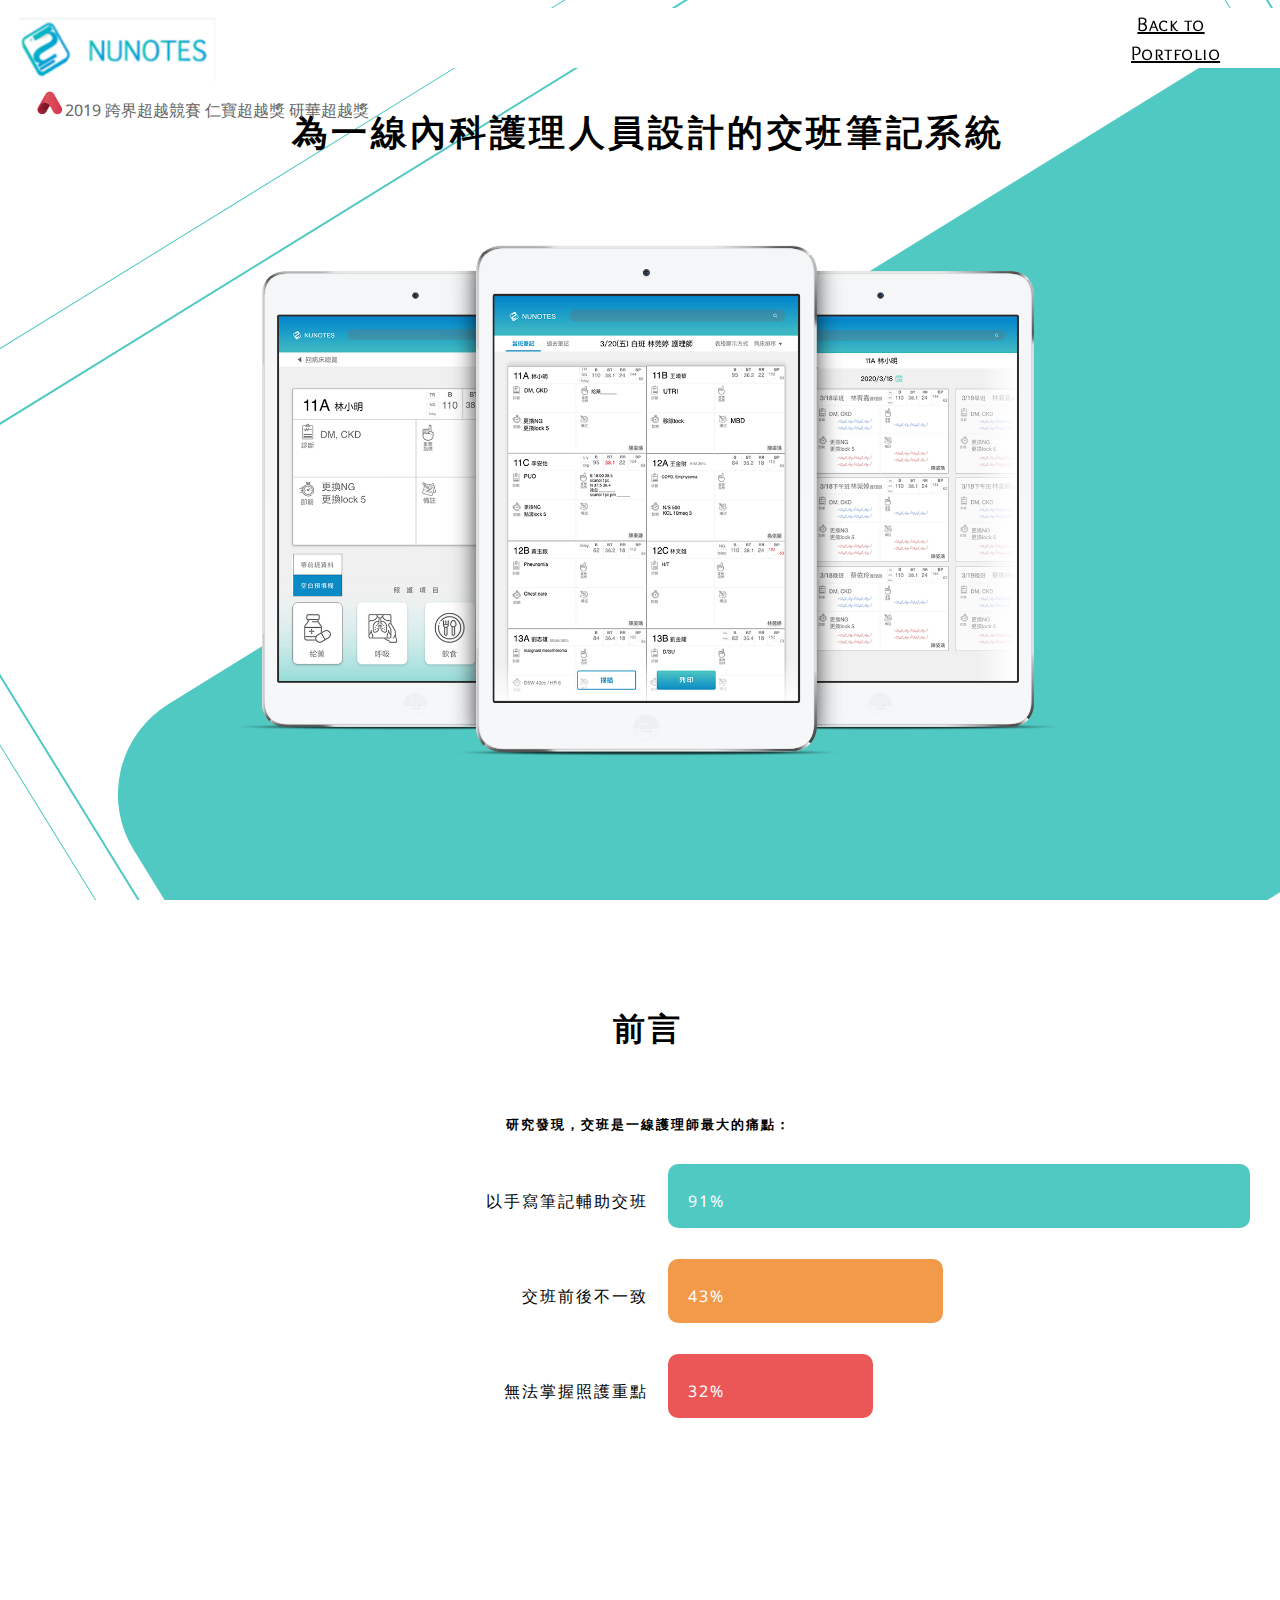
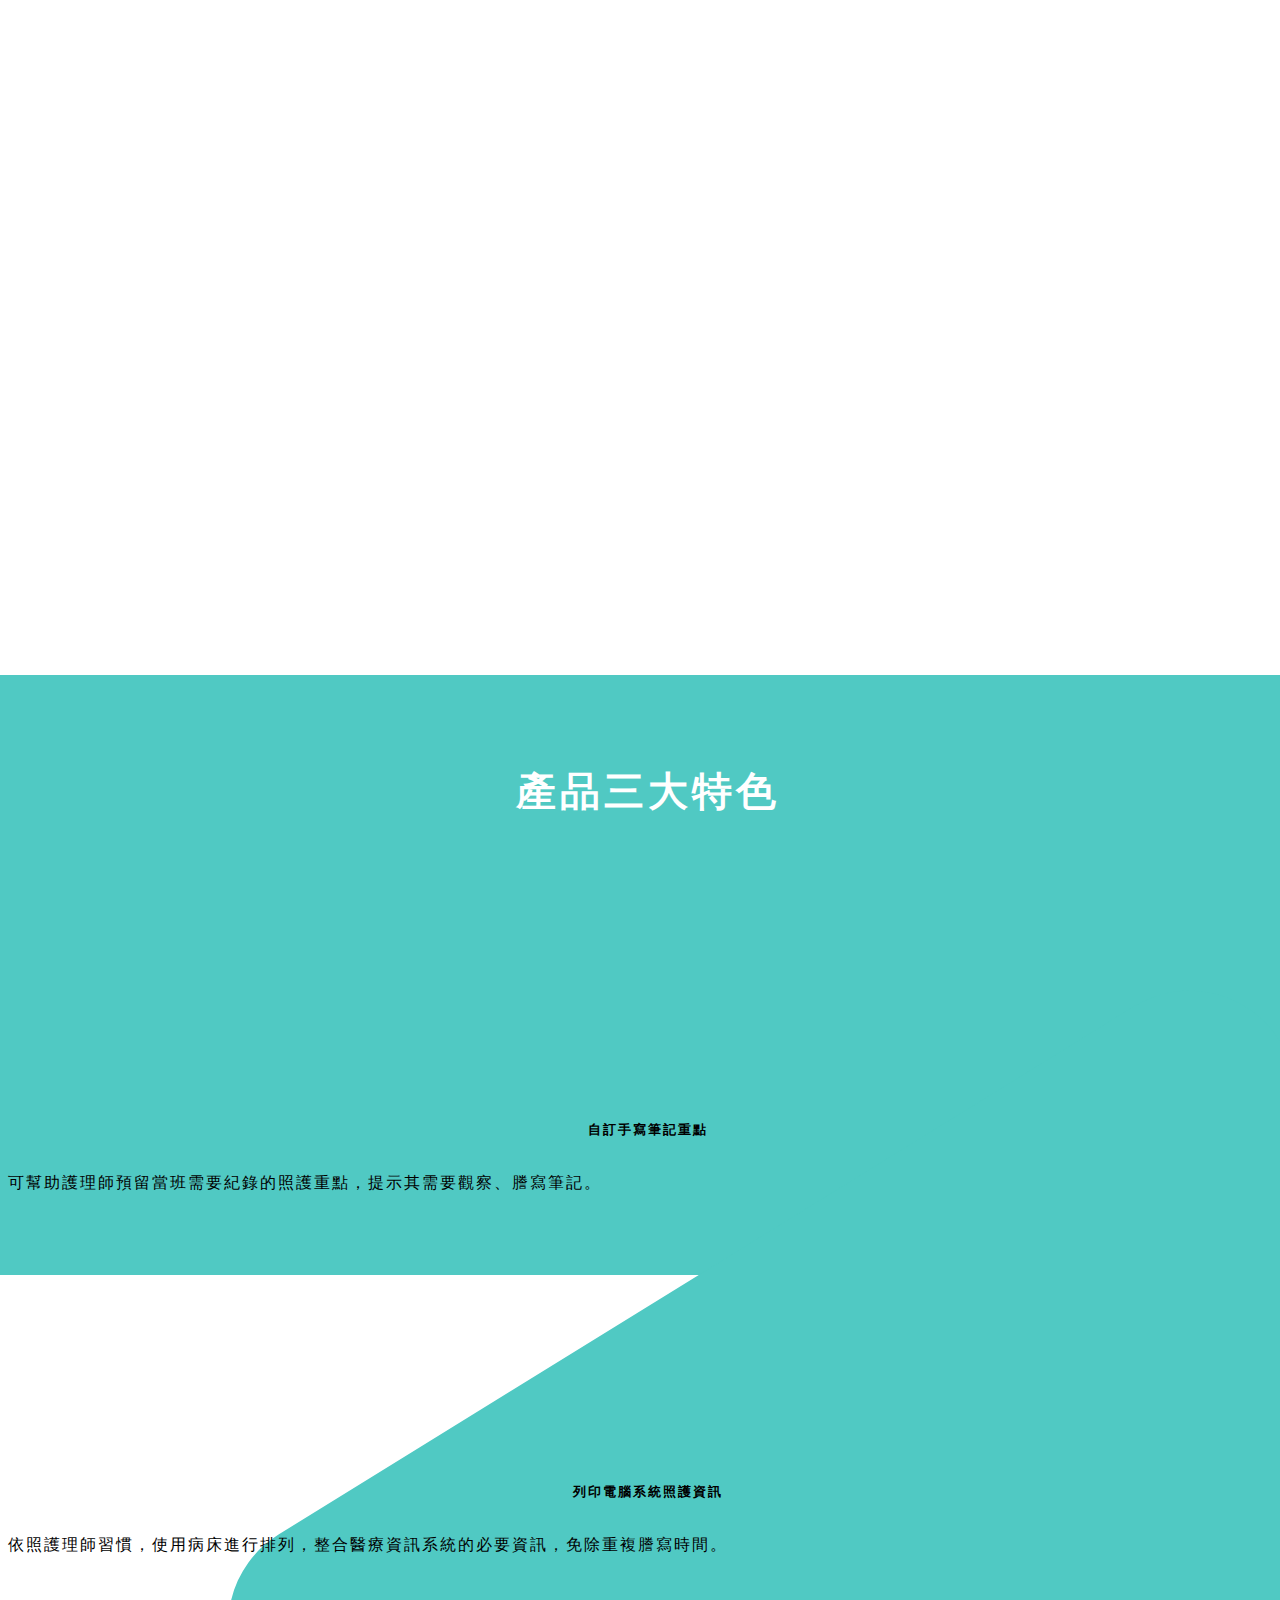
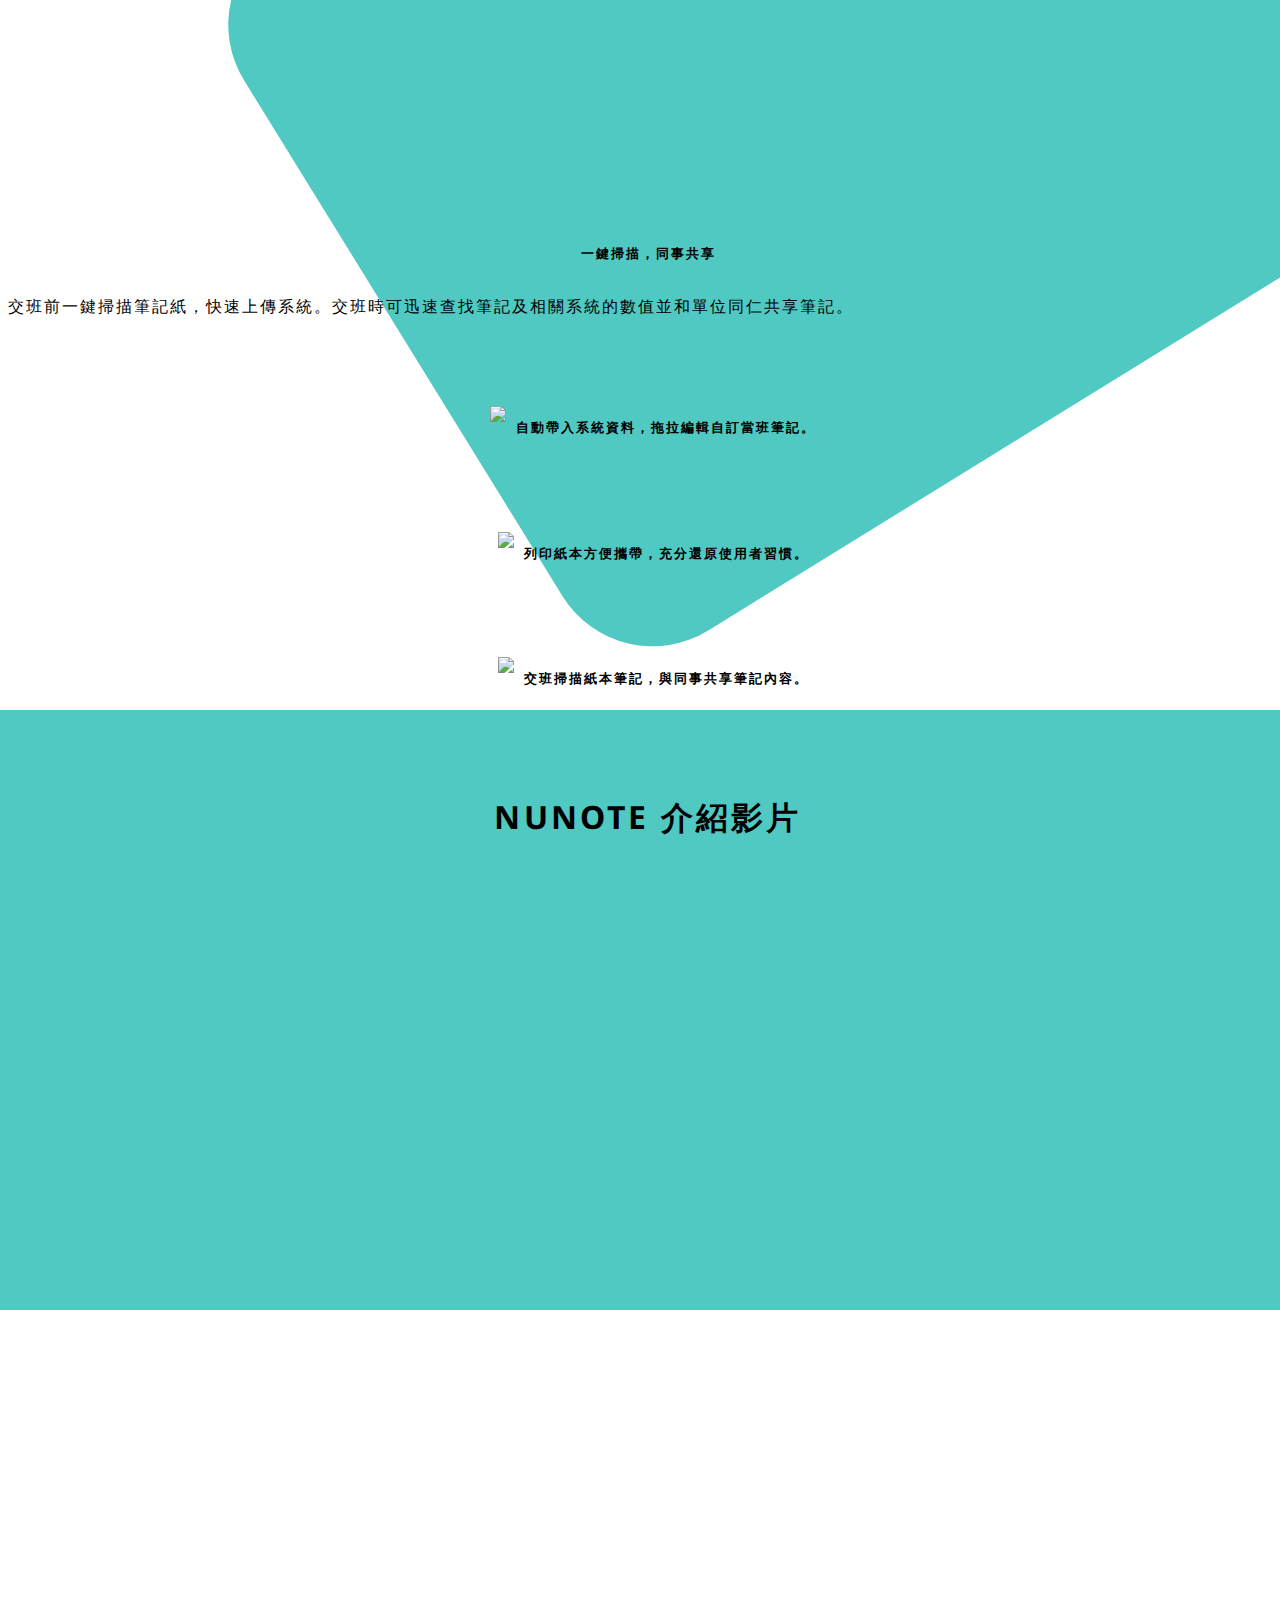
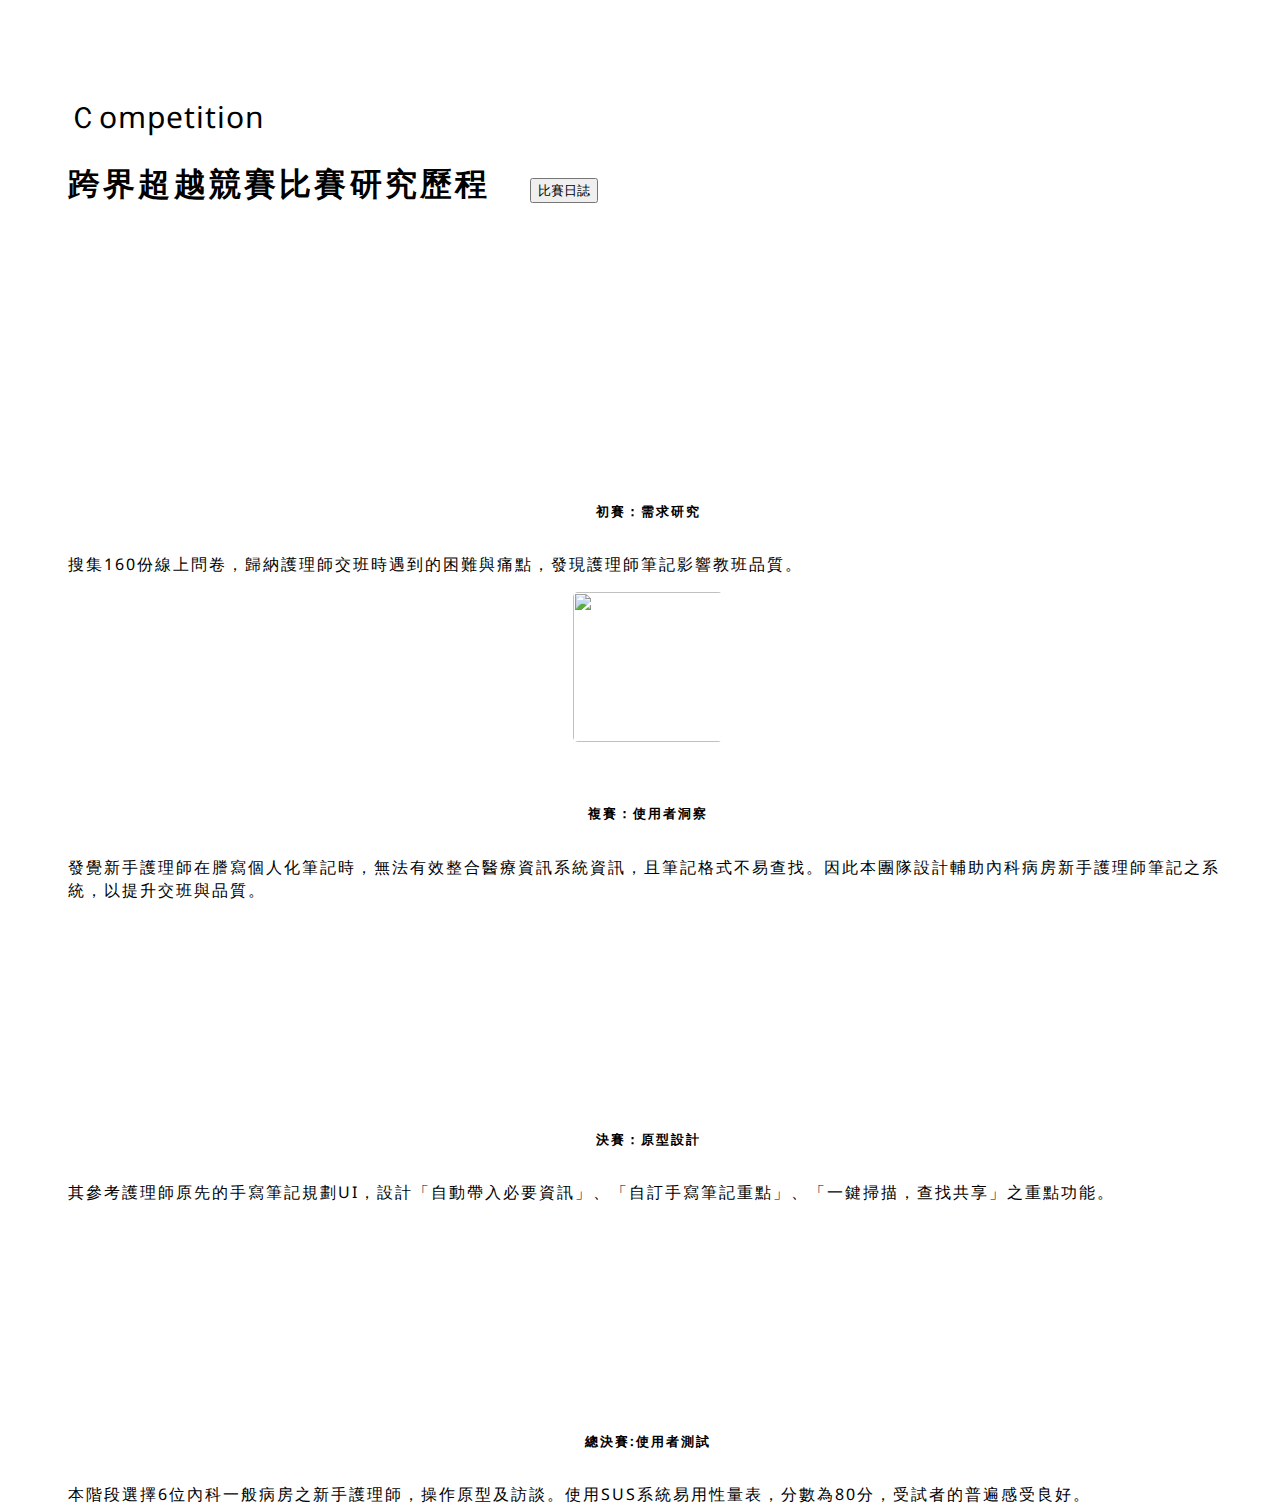
==== commit 44d7ac8f: "824" ====
--- a/index.html
+++ b/index.html
@@ -4,7 +4,7 @@
         <meta charset="UTF-8">
     <meta name="viewport" content="width=device-width, initial-scale=1.0">
     <meta http-equiv="X-UA-Compatible" content="ie=edge">
-        <title>Mood Journey App</title>
+        <title>NUNOTES App</title>
         <link rel="stylesheet" href="style.css">
         <link rel="stylesheet" href="https://stackpath.bootstrapcdn.com/bootstrap/4.5.0/css/bootstrap.min.css" integrity="sha384-9aIt2nRpC12Uk9gS9baDl411NQApFmC26EwAOH8WgZl5MYYxFfc+NcPb1dKGj7Sk" crossorigin="anonymous">
         <!-- <script src="jquery.js"></script> -->
@@ -116,7 +116,7 @@
             <div id="prototype" class="container">
                 <div class="row  center">
                     <div class="col-sm-8  back"> 
-                        <img class="ui-img" src="images/muckup-4.png" alt="">      
+                        <img class="ui-img mt-100px" src="images/muckup-4.png" alt="">      
                     </div>
                     <div class="col-sm-4">
                         <h5 class="sm-title ">
--- a/style.css
+++ b/style.css
@@ -156,8 +156,8 @@
     height: 100px;
 }
 .app-img{
-    width: 102%;
-    overflow: hidden;
+    width: 150%;
+    
 }
 .transaction{
     position: absolute;
@@ -377,7 +377,7 @@
 .green-box-2{
     height: 200%;
     width: 100%;
-    overflow: hidden;
+    /* overflow: hidden; */
     position: absolute;
     left: 0px;
     top:300%;
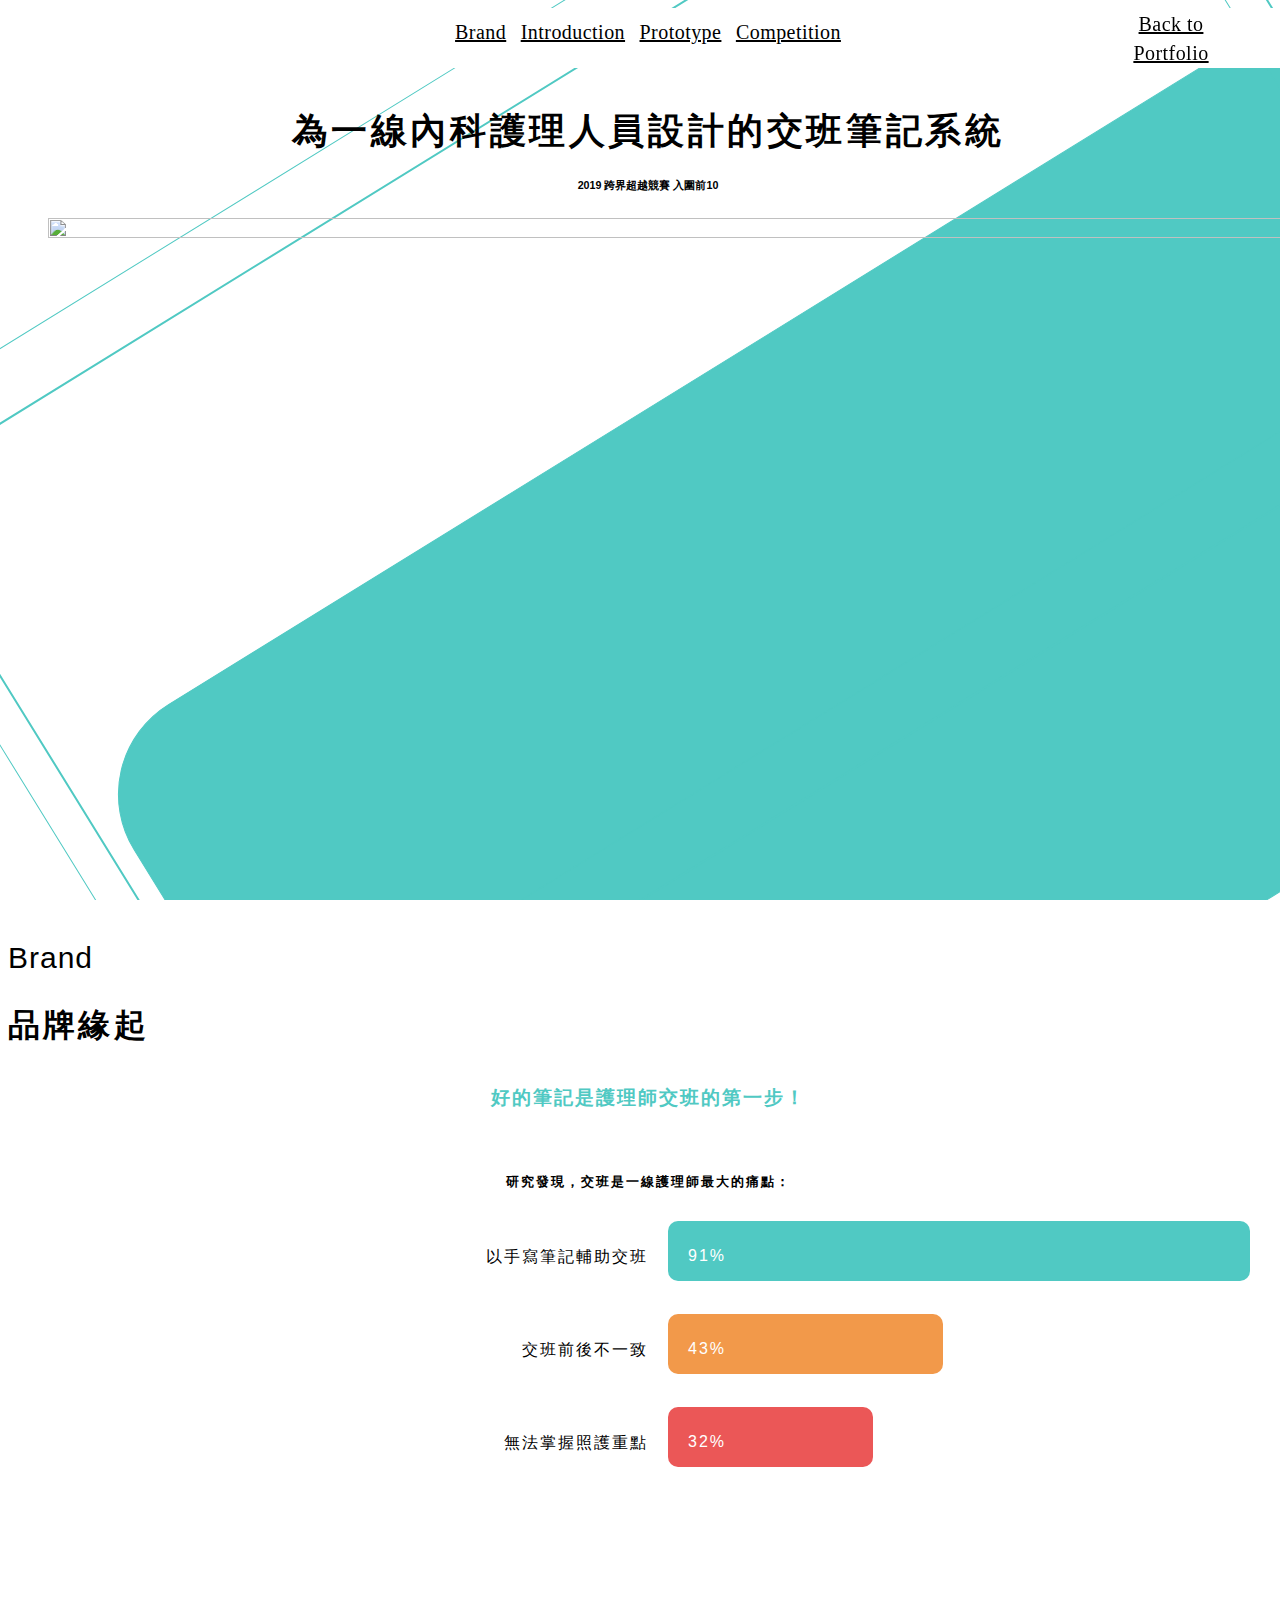
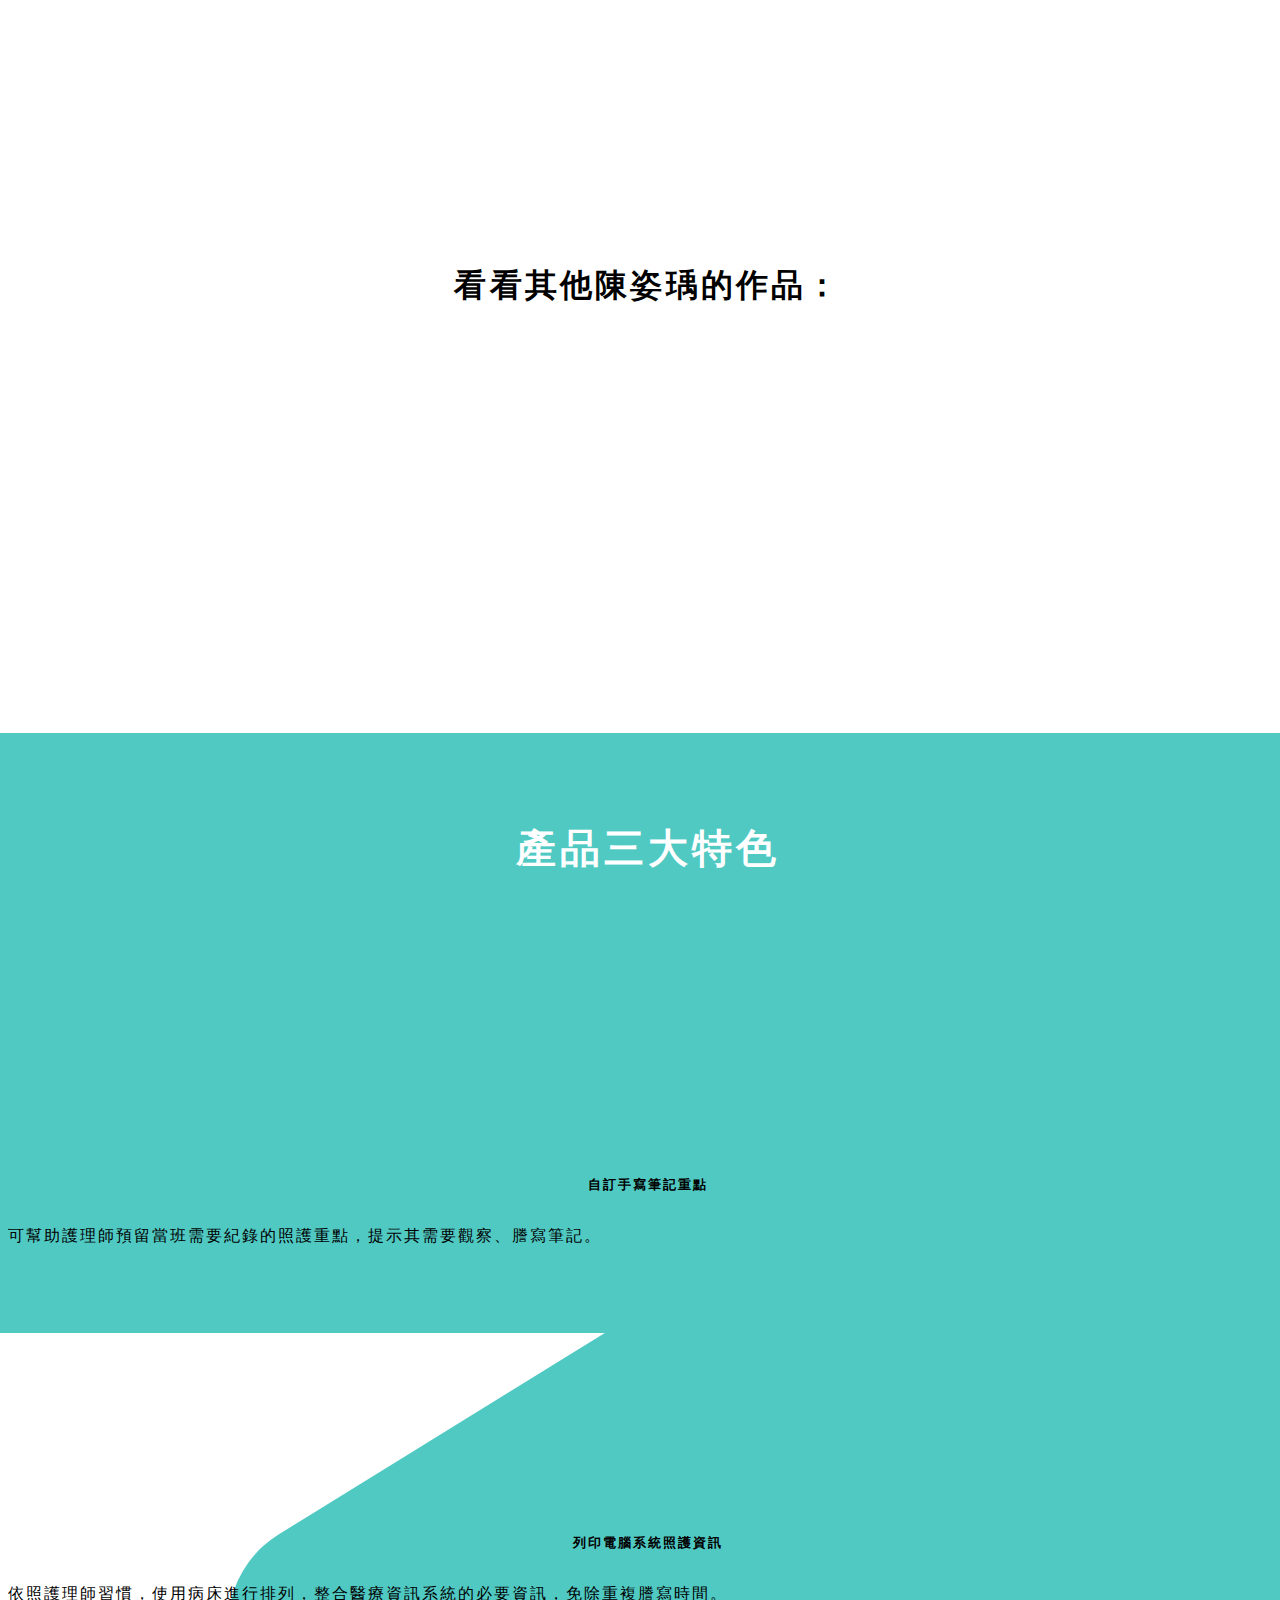
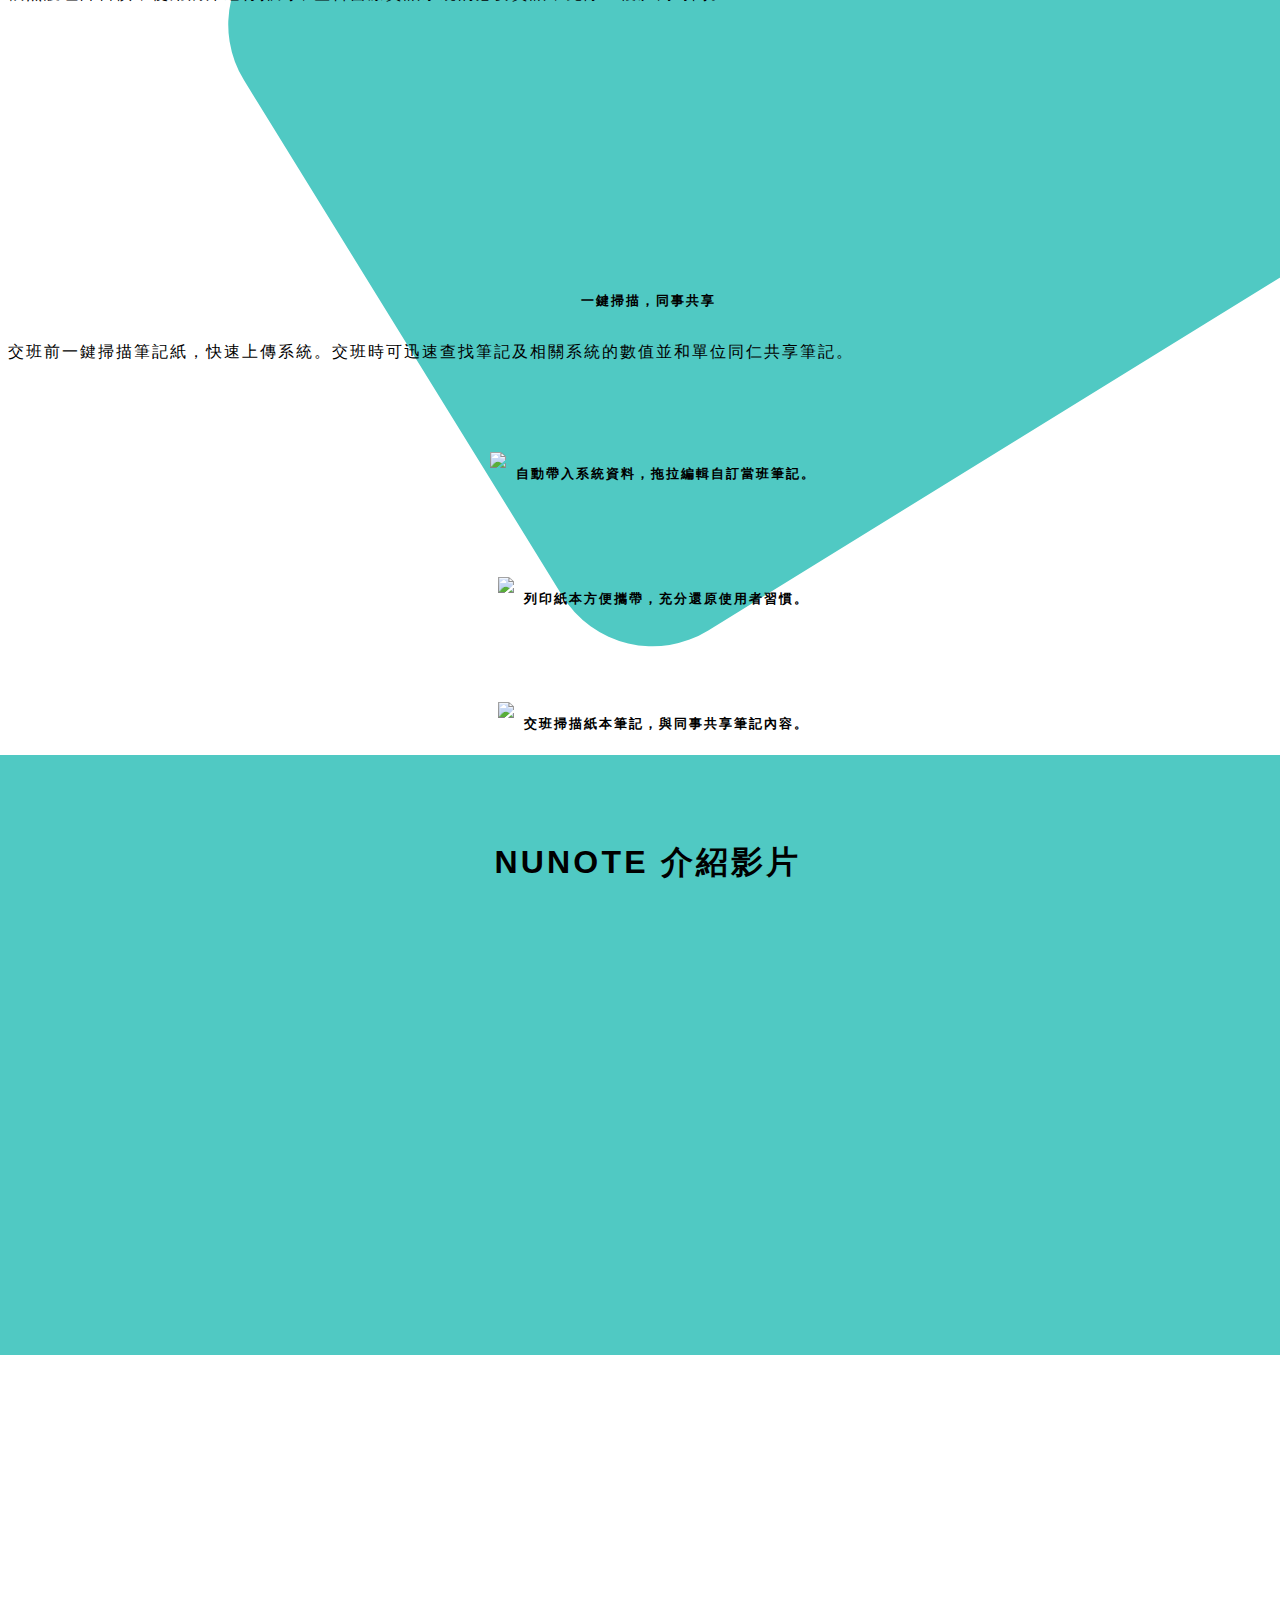
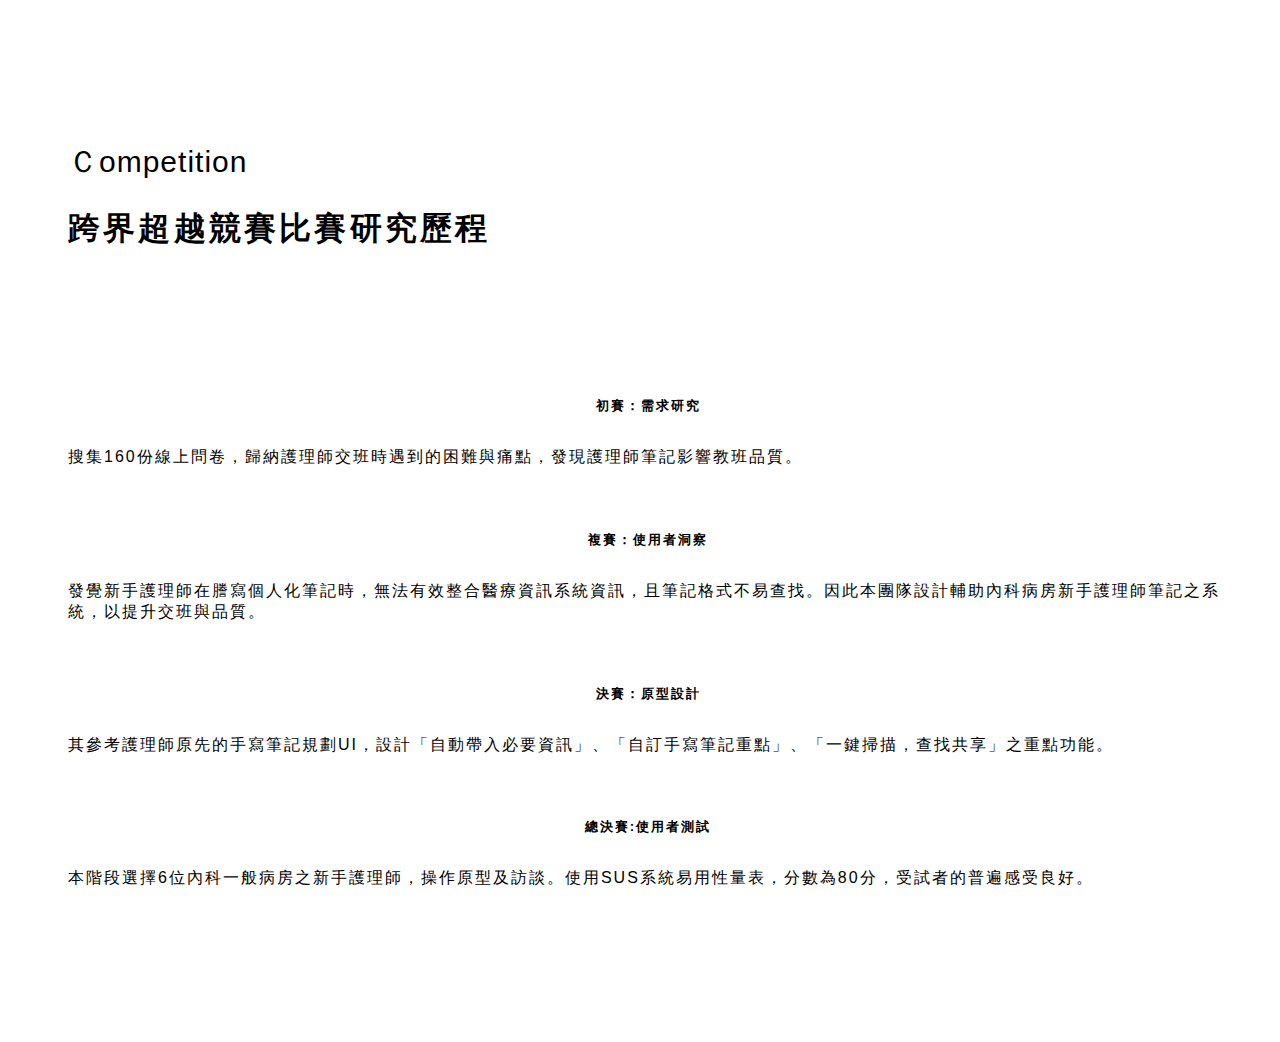
==== commit 92355d8e: "移除btn" ====
--- a/index.html
+++ b/index.html
@@ -4,51 +4,38 @@
         <meta charset="UTF-8">
     <meta name="viewport" content="width=device-width, initial-scale=1.0">
     <meta http-equiv="X-UA-Compatible" content="ie=edge">
-        <title>NUNOTES App</title>
+        <title>Mood Journey App</title>
         <link rel="stylesheet" href="style.css">
         <link rel="stylesheet" href="https://stackpath.bootstrapcdn.com/bootstrap/4.5.0/css/bootstrap.min.css" integrity="sha384-9aIt2nRpC12Uk9gS9baDl411NQApFmC26EwAOH8WgZl5MYYxFfc+NcPb1dKGj7Sk" crossorigin="anonymous">
         <!-- <script src="jquery.js"></script> -->
         <script src="https://code.jquery.com/jquery-3.5.1.slim.min.js" integrity="sha384-DfXdz2htPH0lsSSs5nCTpuj/zy4C+OGpamoFVy38MVBnE+IbbVYUew+OrCXaRkfj" crossorigin="anonymous"></script>
 <script src="https://cdn.jsdelivr.net/npm/popper.js@1.16.0/dist/umd/popper.min.js" integrity="sha384-Q6E9RHvbIyZFJoft+2mJbHaEWldlvI9IOYy5n3zV9zzTtmI3UksdQRVvoxMfooAo" crossorigin="anonymous"></script>
 <script src="https://stackpath.bootstrapcdn.com/bootstrap/4.5.0/js/bootstrap.min.js" integrity="sha384-OgVRvuATP1z7JjHLkuOU7Xw704+h835Lr+6QL9UvYjZE3Ipu6Tp75j7Bh/kR0JKI" crossorigin="anonymous"></script>
-<link rel="shortcut icon" type="image/x-icon" href="images/lamb.png">
-<link href="https://fonts.googleapis.com/css2?family=Overlock+SC&display=swap" rel="stylesheet">
+<!-- <link href="https://fonts.googleapis.com/css2?family=Overlock+SC&display=swap" rel="stylesheet"> -->
 <link href="https://fonts.googleapis.com/css2?family=Overpass+Mono:wght@600&display=swap" rel="stylesheet">
-<link href="https://fonts.googleapis.com/css2?family=Noto+Sans&display=swap" rel="stylesheet">
-
         <nav class="top-bar">
-            <img class="logo" src="images/nav-logo.png" alt="">
+            <img class="logo" src="images/nunotes-logo.png" alt="">
             <div class="top-nav-bar">
-                
-                        <!-- <a class=" nav-item" href="#brand">Brand</a>
-                     <a class="nav-item" href="#introduction">Introduction</a>
+                        <a class=" nav-item" href="#brand">Brand</a>
+                        <a class="nav-item" href="#introduction">Introduction</a>
                         <a class="nav-item" href="#prototype">Prototype</a>
 
-                        <a class="nav-item" href="#research">Competition</a>   -->
-                        <a class="nav-item right nav-style" href="https://water13100.github.io/water13100.github.io/">Back to Portfolio</a>
+                        <a class="nav-item" href="#research">Competition</a>
+                        <a class="nav-item right" href="index.html">Back to Portfolio</a>
 
                     </div>
         </nav>
         <div class="container" id="home">
             <div class="row h-100vh">
-                <h7 class="transaction"><img width="30px" src="images/trans action-logo.png">2019 跨界超越競賽 仁寶超越獎 研華超越獎</h7>
+            <div class="big-title">
+                <img class="header-logo" src="images/nunotes-logo-big1.png" alt="">              
+                <h2 class="big-title-c">為一線內科護理人員設計的交班筆記系統</h2>
+                <h6>2019 跨界超越競賽 入圍前10</h6>
 
-                <div class="col-sm-6 center">
-                    <div class="big-title">
-                    <img class="header-logo" src="images/nunotes-logo-big1.png" alt="">              
-                    <h2 class="big-title-c">為一線內科護理人員設計的交班筆記系統</h2>
-                </div>
-            </div>
-            <div class="col-sm-6 center">
                 <div class="app-img">
-                    <img class="muckup-3-img" src="images/muckup-01.png">
-                </div>
-    
+                <img class="muckup-3-img" src="images/muckup-3.png">
             </div>
 
-                
-
-               
              </div>
              <div class="green-box">
              <div class="green-box-soild"></div>
@@ -65,9 +52,9 @@
     <body class="all-style">
             <!-- //brand -->
             <div id="brand" class="container h-100vh">
-                
-                <h2 class="m-title-c mt-100px">前言<img class="left arrow-img-2" src="images/arrow2.png" alt=""></h2>
-                <!-- <h3 class="center">好的筆記是護理師交班的第一步！</h3> -->
+                <h1 class="m-title-e left">Brand</h1>
+                <h2 class="m-title-c left">品牌緣起  <img class="left arrow-img-2" src="images/arrow2.png" alt=""></h2>
+                <h3 class="center nu-green">好的筆記是護理師交班的第一步！</h3>
 
                 <div class="row">
                     <div class="col-sm-7">
@@ -116,7 +103,7 @@
             <div id="prototype" class="container">
                 <div class="row  center">
                     <div class="col-sm-8  back"> 
-                        <img class="ui-img mt-100px" src="images/muckup-4.png" alt="">      
+                        <img class="ui-img" src="images/muckup-4.png" alt="">      
                     </div>
                     <div class="col-sm-4">
                         <h5 class="sm-title ">
@@ -164,27 +151,22 @@
             <!-- Research -->
             <div id="research" class="contanier h-100vh">
                 <h1 class="m-title-e left">Ｃompetition</h1>
-                <h2 class="m-title-c left">跨界超越競賽比賽研究歷程 <a  href="https://www.transactiontaiwan.org/teams/56"><button type="button" class="btn btn-outline-dark">比賽日誌</button> </a>
-                </a></h2>
+                <h2 class="m-title-c left">跨界超越競賽比賽研究歷程</h2>
         
                 <div class="row pt-60px">
                     <div class="col-sm-3">
-                        <div class="research-img"> <img  src="https://www.transactiontaiwan.org/uploads/image_work/image/73/thumb_IMG_1467.JPG" alt=""></div>
                         <h5>初賽：需求研究</h5>
                         <p>搜集160份線上問卷，歸納護理師交班時遇到的困難與痛點，發現護理師筆記影響教班品質。</p>
                     </div>
                     <div class="col-sm-3">
-                        <div class="research-img"> <img width="110%" height="112%" src="https://www.transactiontaiwan.org/uploads/image_work/image/174/thumb_IMG-3590.jpg" alt=""></div>
                         <h5>複賽：使用者洞察</h5>
                         <p>發覺新手護理師在謄寫個人化筆記時，無法有效整合醫療資訊系統資訊，且筆記格式不易查找。因此本團隊設計輔助內科病房新手護理師筆記之系統，以提升交班與品質。</p>
                     </div>
                     <div class="col-sm-3">
-                        <div class="research-img center"> <img  src="https://www.transactiontaiwan.org/uploads/image_work/image/254/thumb_101376296_681884219032168_5490775913073213440_n.jpg" alt=""></div>
                         <h5>決賽：原型設計</h5>
                         <p>其參考護理師原先的手寫筆記規劃UI，設計「自動帶入必要資訊」、「自訂手寫筆記重點」、「一鍵掃描，查找共享」之重點功能。</p>
                     </div>
                     <div class="col-sm-3">
-                        <div class="research-img center"> <img src="https://www.transactiontaiwan.org/uploads/image_work/image/222/thumb_96007754_591384108141319_9003156363370561536_n.jpg" alt=""></div>
                         <h5>總決賽:使用者測試</h5>
                         <p>本階段選擇6位內科一般病房之新手護理師，操作原型及訪談。使用SUS系統易用性量表，分數為80分，受試者的普遍感受良好。</p>
                     </div>
@@ -196,13 +178,13 @@
             </div>
     </body>
     <footer>
-                    <!-- other pages
+                    <!-- other pages-->
                     <div  class="contanier">
                         <h2 class="m-title-c center">看看其他陳姿瑀的作品：</h2>
                         <h5></h5>
                         <div class="row center">
                         </div>
-                    </div> -->
+                    </div>
 
     </footer>
 </html>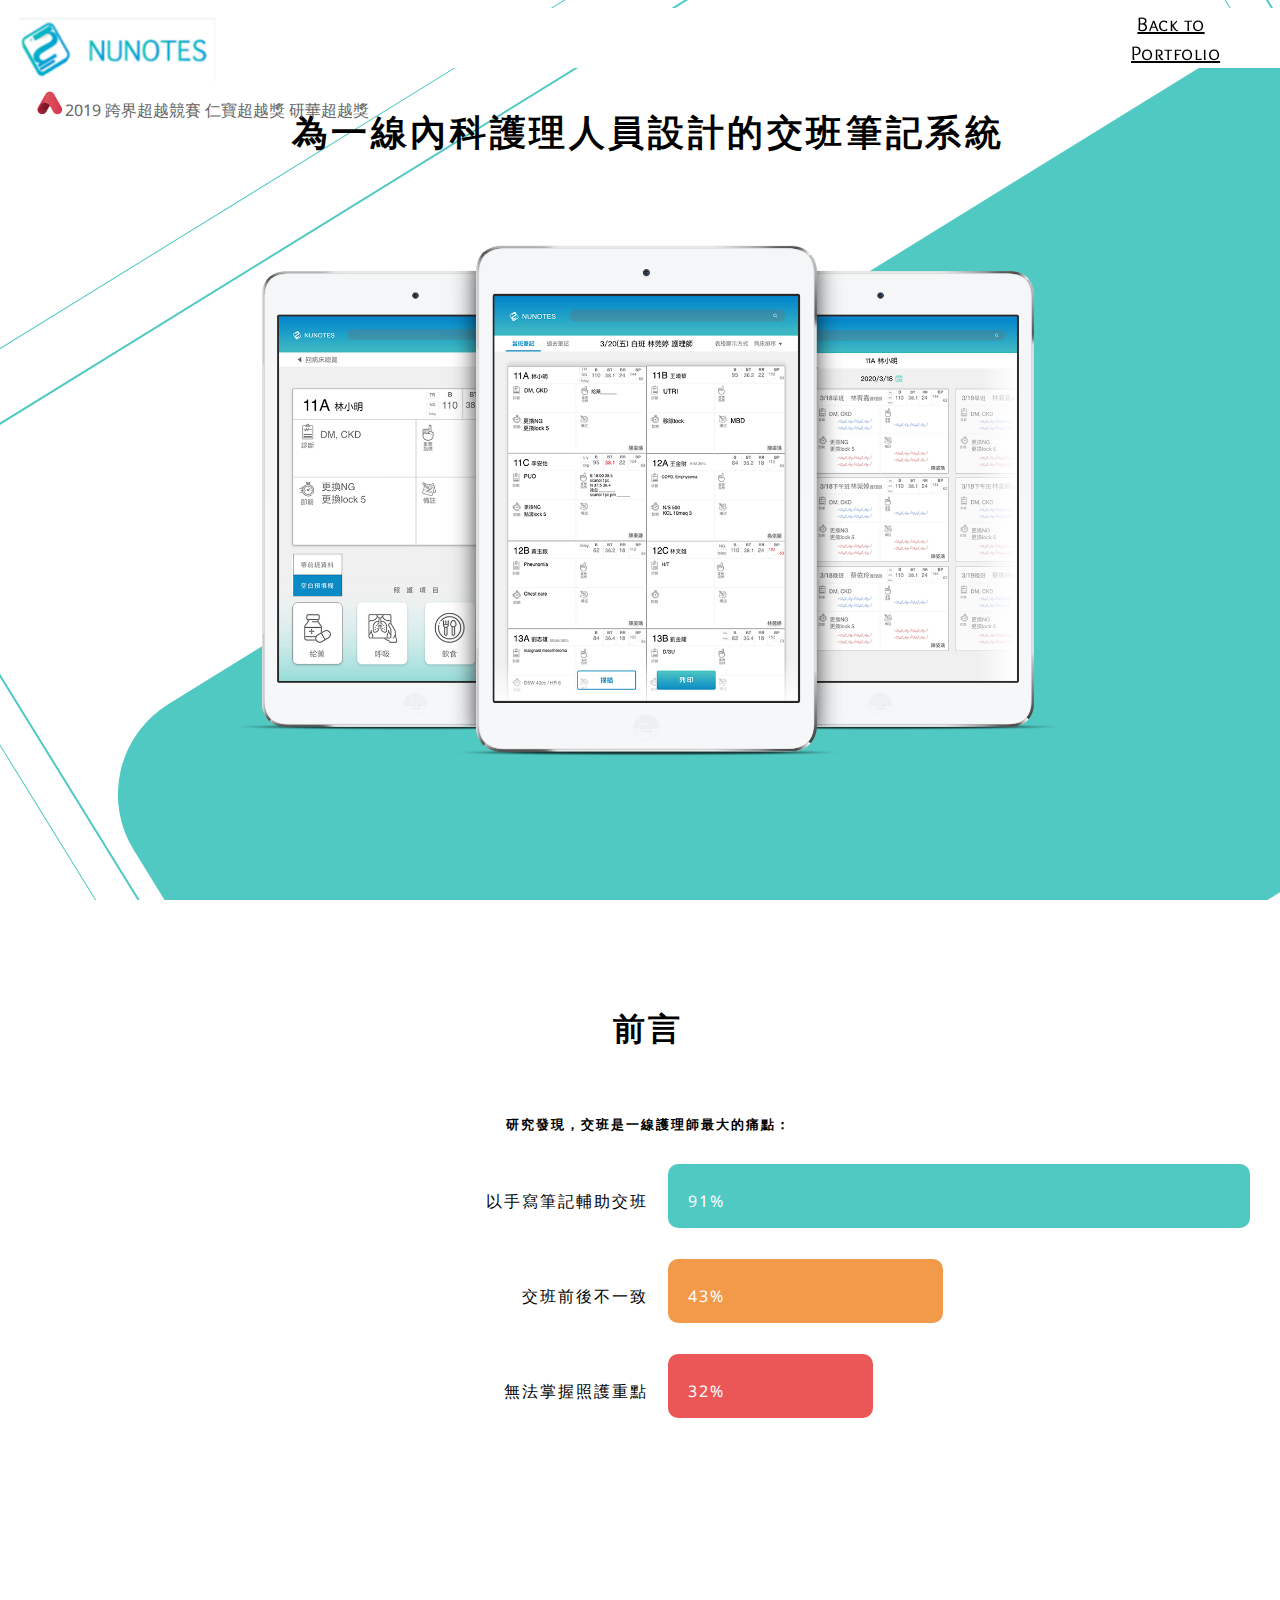
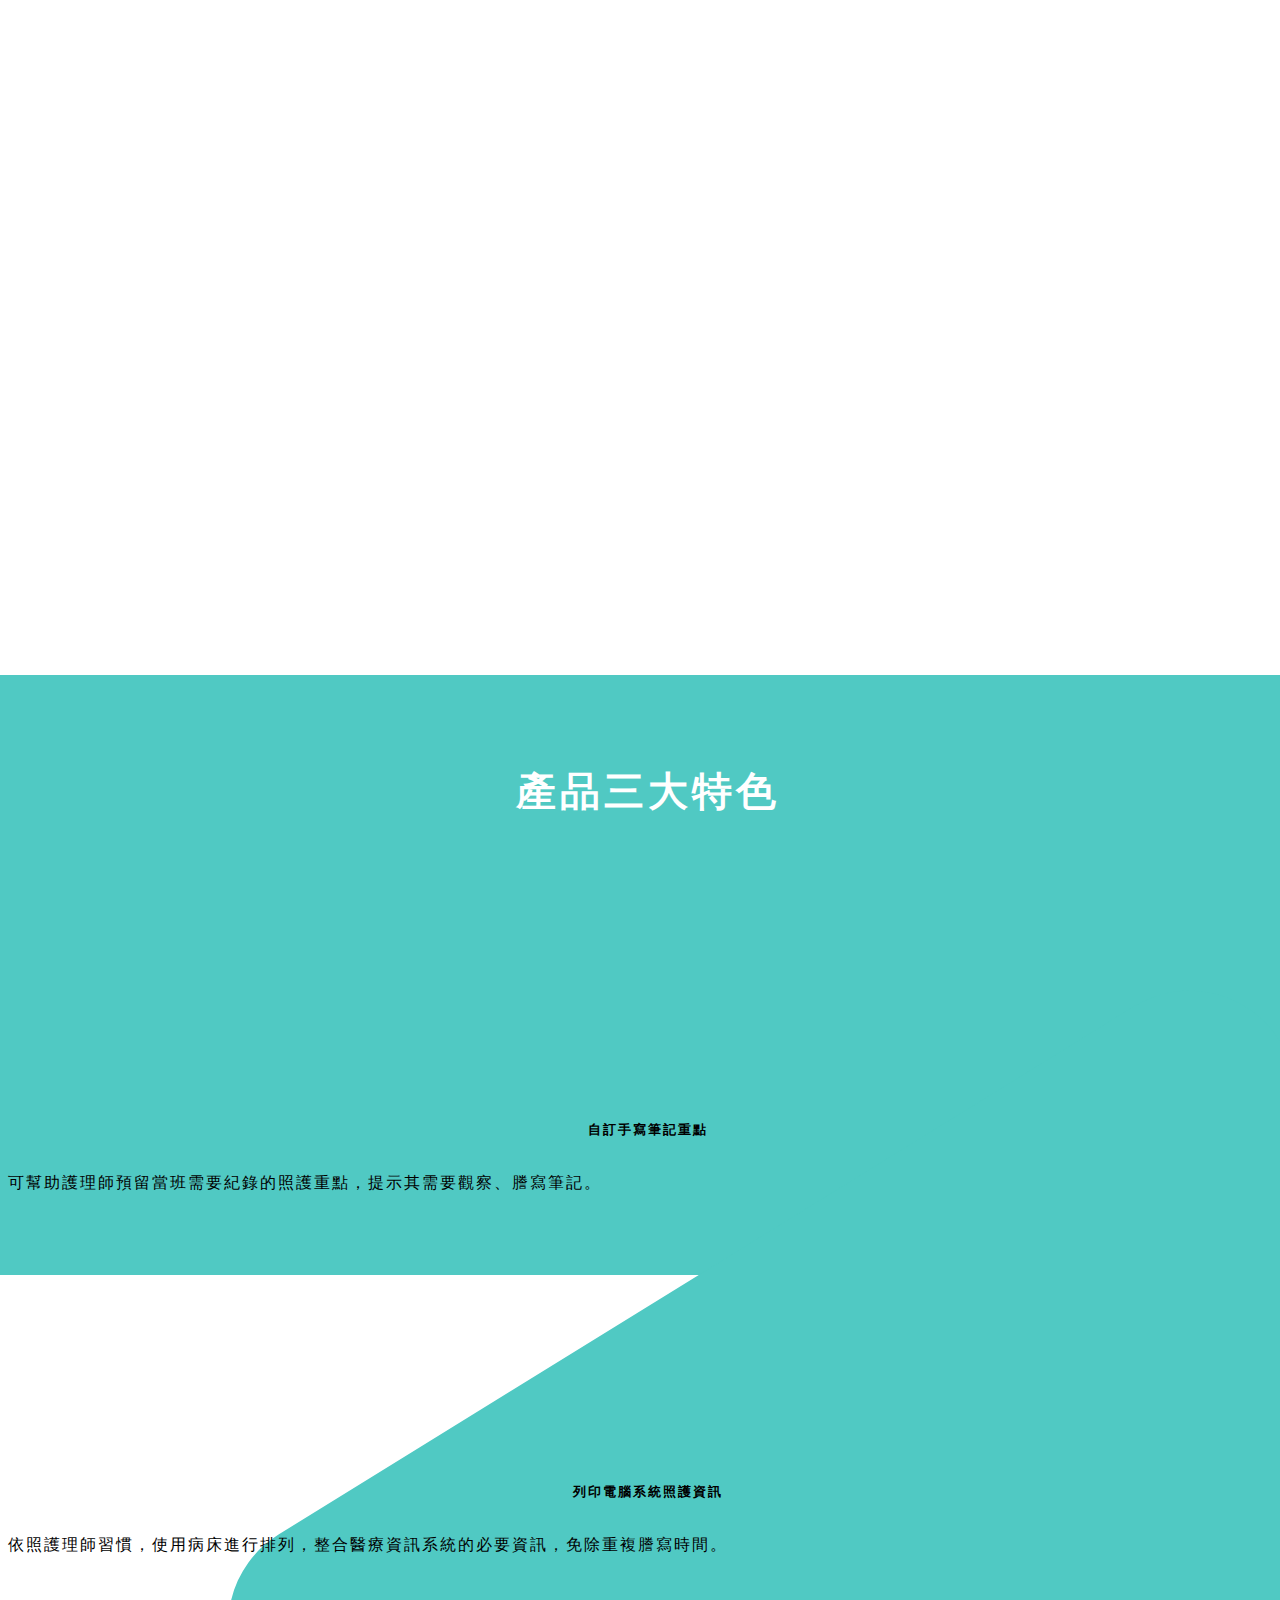
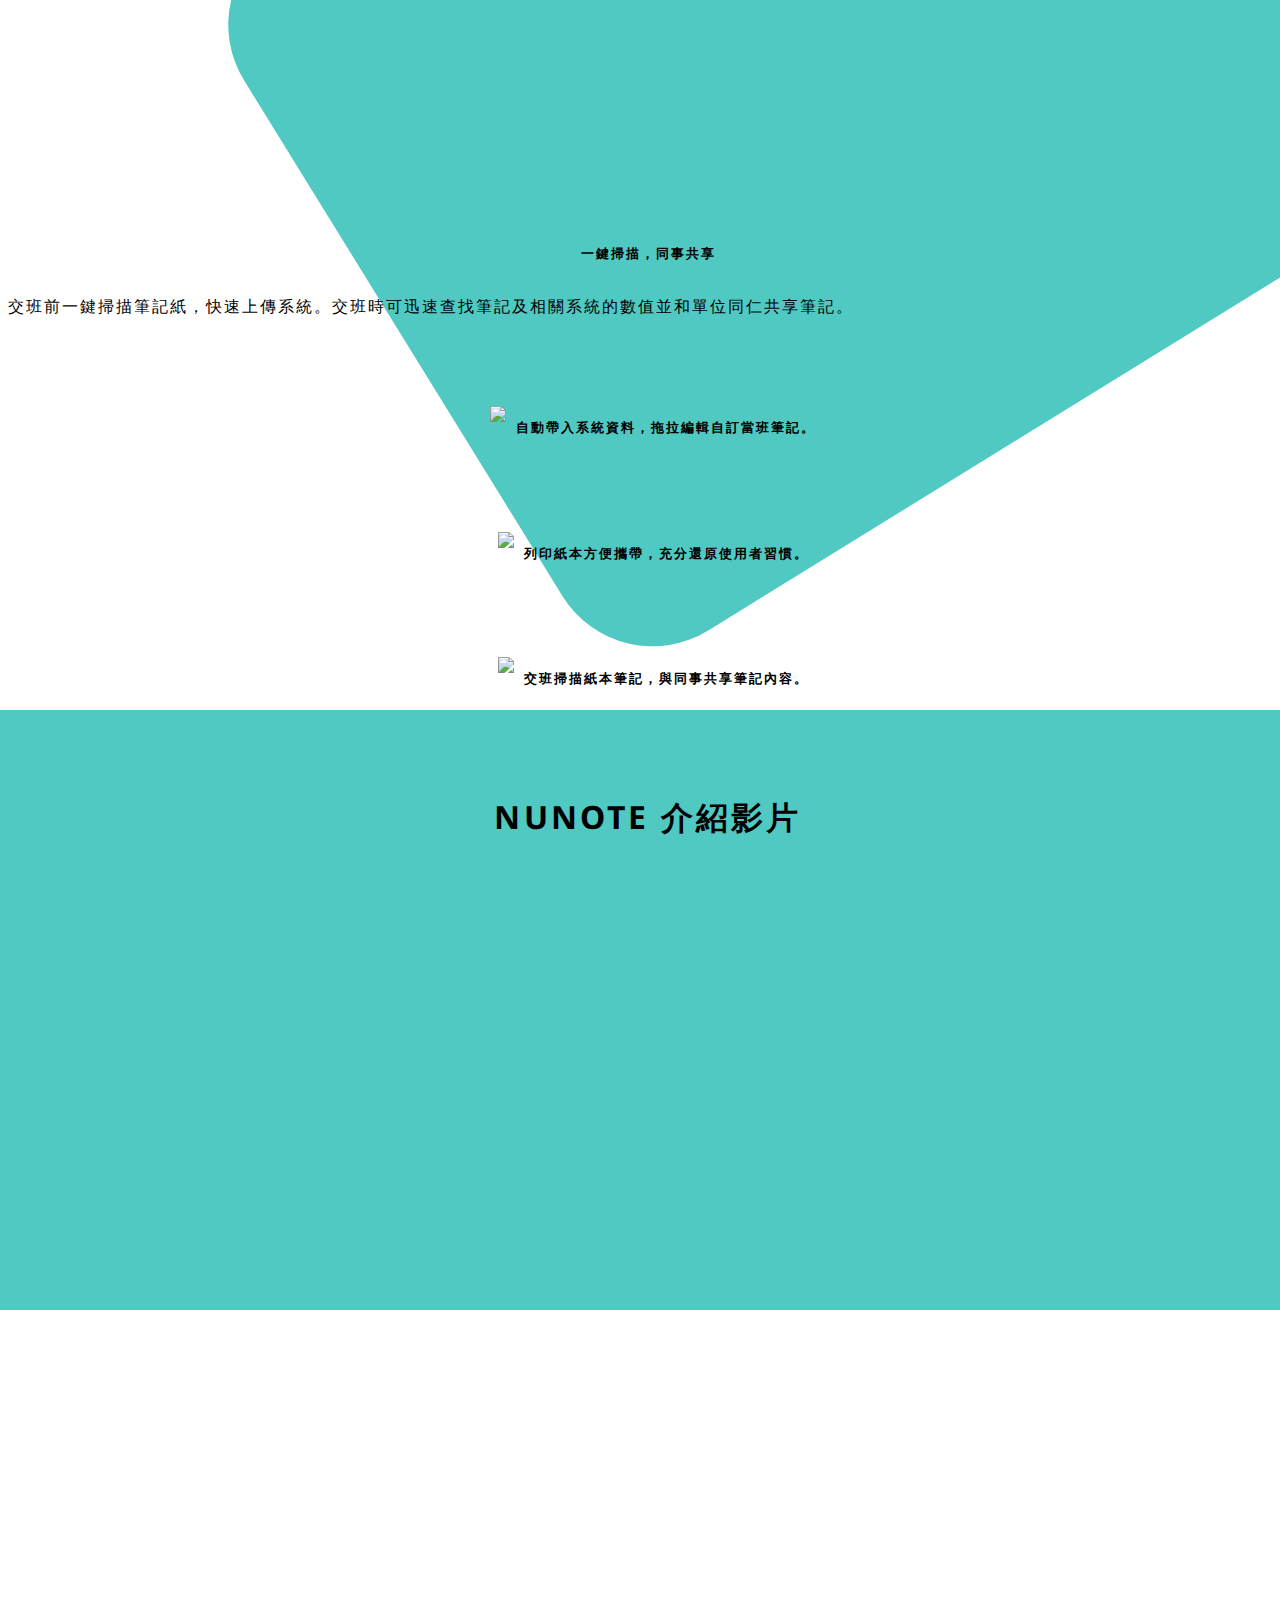
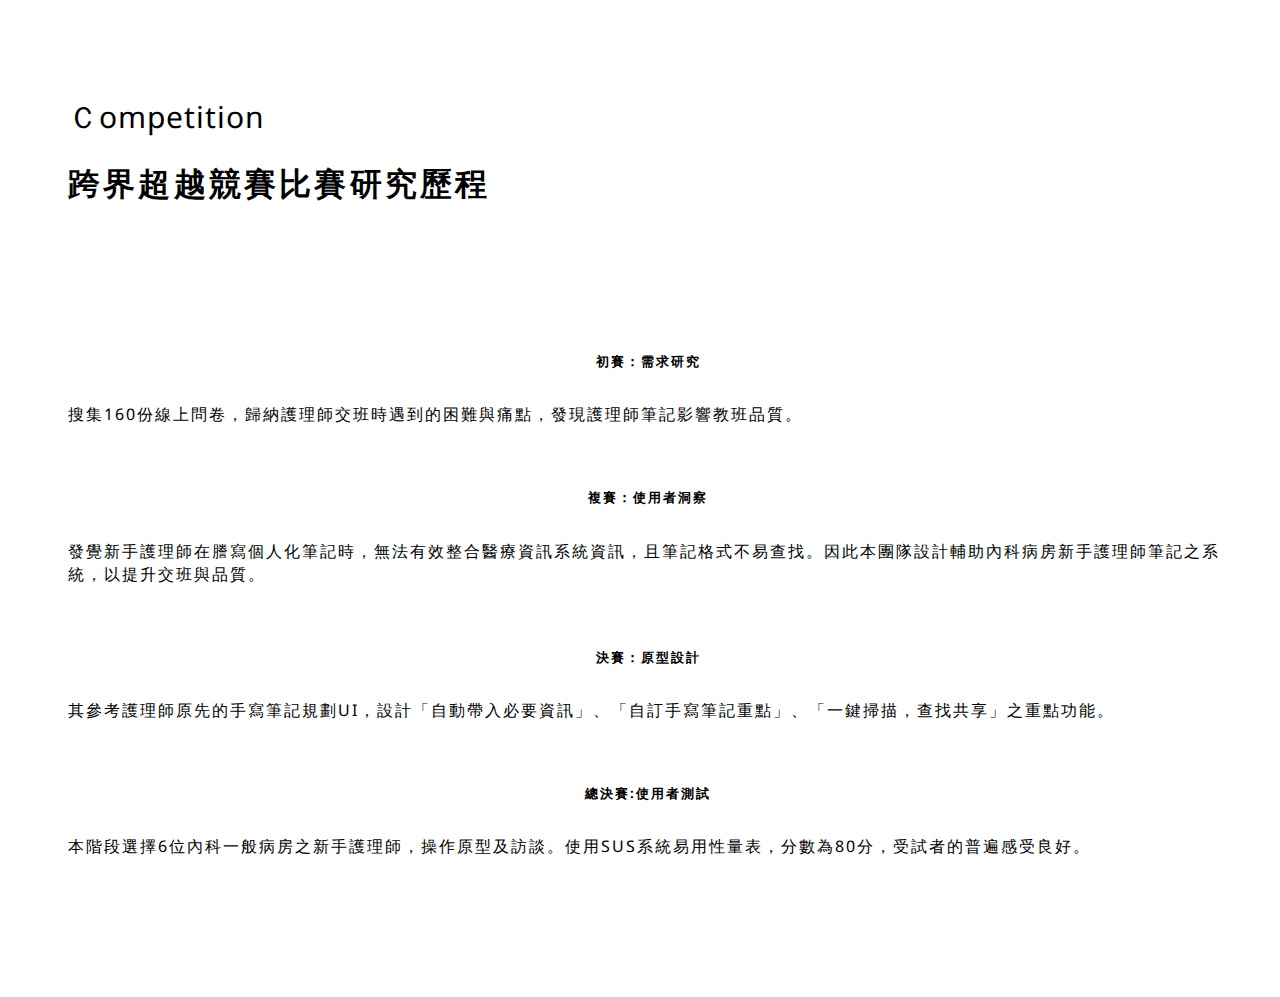
==== commit 6f09586e: "btn移除" ====
--- a/index.html
+++ b/index.html
@@ -4,38 +4,51 @@
         <meta charset="UTF-8">
     <meta name="viewport" content="width=device-width, initial-scale=1.0">
     <meta http-equiv="X-UA-Compatible" content="ie=edge">
-        <title>Mood Journey App</title>
+        <title>NUNOTES App</title>
         <link rel="stylesheet" href="style.css">
         <link rel="stylesheet" href="https://stackpath.bootstrapcdn.com/bootstrap/4.5.0/css/bootstrap.min.css" integrity="sha384-9aIt2nRpC12Uk9gS9baDl411NQApFmC26EwAOH8WgZl5MYYxFfc+NcPb1dKGj7Sk" crossorigin="anonymous">
         <!-- <script src="jquery.js"></script> -->
         <script src="https://code.jquery.com/jquery-3.5.1.slim.min.js" integrity="sha384-DfXdz2htPH0lsSSs5nCTpuj/zy4C+OGpamoFVy38MVBnE+IbbVYUew+OrCXaRkfj" crossorigin="anonymous"></script>
 <script src="https://cdn.jsdelivr.net/npm/popper.js@1.16.0/dist/umd/popper.min.js" integrity="sha384-Q6E9RHvbIyZFJoft+2mJbHaEWldlvI9IOYy5n3zV9zzTtmI3UksdQRVvoxMfooAo" crossorigin="anonymous"></script>
 <script src="https://stackpath.bootstrapcdn.com/bootstrap/4.5.0/js/bootstrap.min.js" integrity="sha384-OgVRvuATP1z7JjHLkuOU7Xw704+h835Lr+6QL9UvYjZE3Ipu6Tp75j7Bh/kR0JKI" crossorigin="anonymous"></script>
-<!-- <link href="https://fonts.googleapis.com/css2?family=Overlock+SC&display=swap" rel="stylesheet"> -->
+<link rel="shortcut icon" type="image/x-icon" href="images/lamb.png">
+<link href="https://fonts.googleapis.com/css2?family=Overlock+SC&display=swap" rel="stylesheet">
 <link href="https://fonts.googleapis.com/css2?family=Overpass+Mono:wght@600&display=swap" rel="stylesheet">
+<link href="https://fonts.googleapis.com/css2?family=Noto+Sans&display=swap" rel="stylesheet">
+
         <nav class="top-bar">
-            <img class="logo" src="images/nunotes-logo.png" alt="">
+            <img class="logo" src="images/nav-logo.png" alt="">
             <div class="top-nav-bar">
-                        <a class=" nav-item" href="#brand">Brand</a>
-                        <a class="nav-item" href="#introduction">Introduction</a>
+                
+                        <!-- <a class=" nav-item" href="#brand">Brand</a>
+                     <a class="nav-item" href="#introduction">Introduction</a>
                         <a class="nav-item" href="#prototype">Prototype</a>
 
-                        <a class="nav-item" href="#research">Competition</a>
-                        <a class="nav-item right" href="index.html">Back to Portfolio</a>
+                        <a class="nav-item" href="#research">Competition</a>   -->
+                        <a class="nav-item right nav-style" href="https://water13100.github.io/water13100.github.io/">Back to Portfolio</a>
 
                     </div>
         </nav>
         <div class="container" id="home">
             <div class="row h-100vh">
-            <div class="big-title">
-                <img class="header-logo" src="images/nunotes-logo-big1.png" alt="">              
-                <h2 class="big-title-c">為一線內科護理人員設計的交班筆記系統</h2>
-                <h6>2019 跨界超越競賽 入圍前10</h6>
-
+                <h7 class="transaction"><img width="30px" src="images/trans action-logo.png">2019 跨界超越競賽 仁寶超越獎 研華超越獎</h7>
+
+                <div class="col-sm-6 center">
+                    <div class="big-title">
+                    <img class="header-logo" src="images/nunotes-logo-big1.png" alt="">              
+                    <h2 class="big-title-c">為一線內科護理人員設計的交班筆記系統</h2>
+                </div>
+            </div>
+            <div class="col-sm-6 center">
                 <div class="app-img">
-                <img class="muckup-3-img" src="images/muckup-3.png">
-            </div>
-
+                    <img class="muckup-3-img" src="images/muckup-01.png">
+                </div>
+    
+            </div>
+
+                
+
+               
              </div>
              <div class="green-box">
              <div class="green-box-soild"></div>
@@ -52,9 +65,9 @@
     <body class="all-style">
             <!-- //brand -->
             <div id="brand" class="container h-100vh">
-                <h1 class="m-title-e left">Brand</h1>
-                <h2 class="m-title-c left">品牌緣起  <img class="left arrow-img-2" src="images/arrow2.png" alt=""></h2>
-                <h3 class="center nu-green">好的筆記是護理師交班的第一步！</h3>
+                
+                <h2 class="m-title-c mt-100px">前言<img class="left arrow-img-2" src="images/arrow2.png" alt=""></h2>
+                <!-- <h3 class="center">好的筆記是護理師交班的第一步！</h3> -->
 
                 <div class="row">
                     <div class="col-sm-7">
@@ -103,7 +116,7 @@
             <div id="prototype" class="container">
                 <div class="row  center">
                     <div class="col-sm-8  back"> 
-                        <img class="ui-img" src="images/muckup-4.png" alt="">      
+                        <img class="ui-img mt-100px" src="images/muckup-4.png" alt="">      
                     </div>
                     <div class="col-sm-4">
                         <h5 class="sm-title ">
@@ -151,7 +164,7 @@
             <!-- Research -->
             <div id="research" class="contanier h-100vh">
                 <h1 class="m-title-e left">Ｃompetition</h1>
-                <h2 class="m-title-c left">跨界超越競賽比賽研究歷程</h2>
+                <h2 class="m-title-c left">跨界超越競賽比賽研究歷程 </h2>
         
                 <div class="row pt-60px">
                     <div class="col-sm-3">
@@ -172,19 +185,16 @@
                     </div>
                 </div>
             </div>
-   
-           
-           
             </div>
     </body>
     <footer>
-                    <!-- other pages-->
+                    <!-- other pages
                     <div  class="contanier">
                         <h2 class="m-title-c center">看看其他陳姿瑀的作品：</h2>
                         <h5></h5>
                         <div class="row center">
                         </div>
-                    </div>
+                    </div> -->
 
     </footer>
 </html>